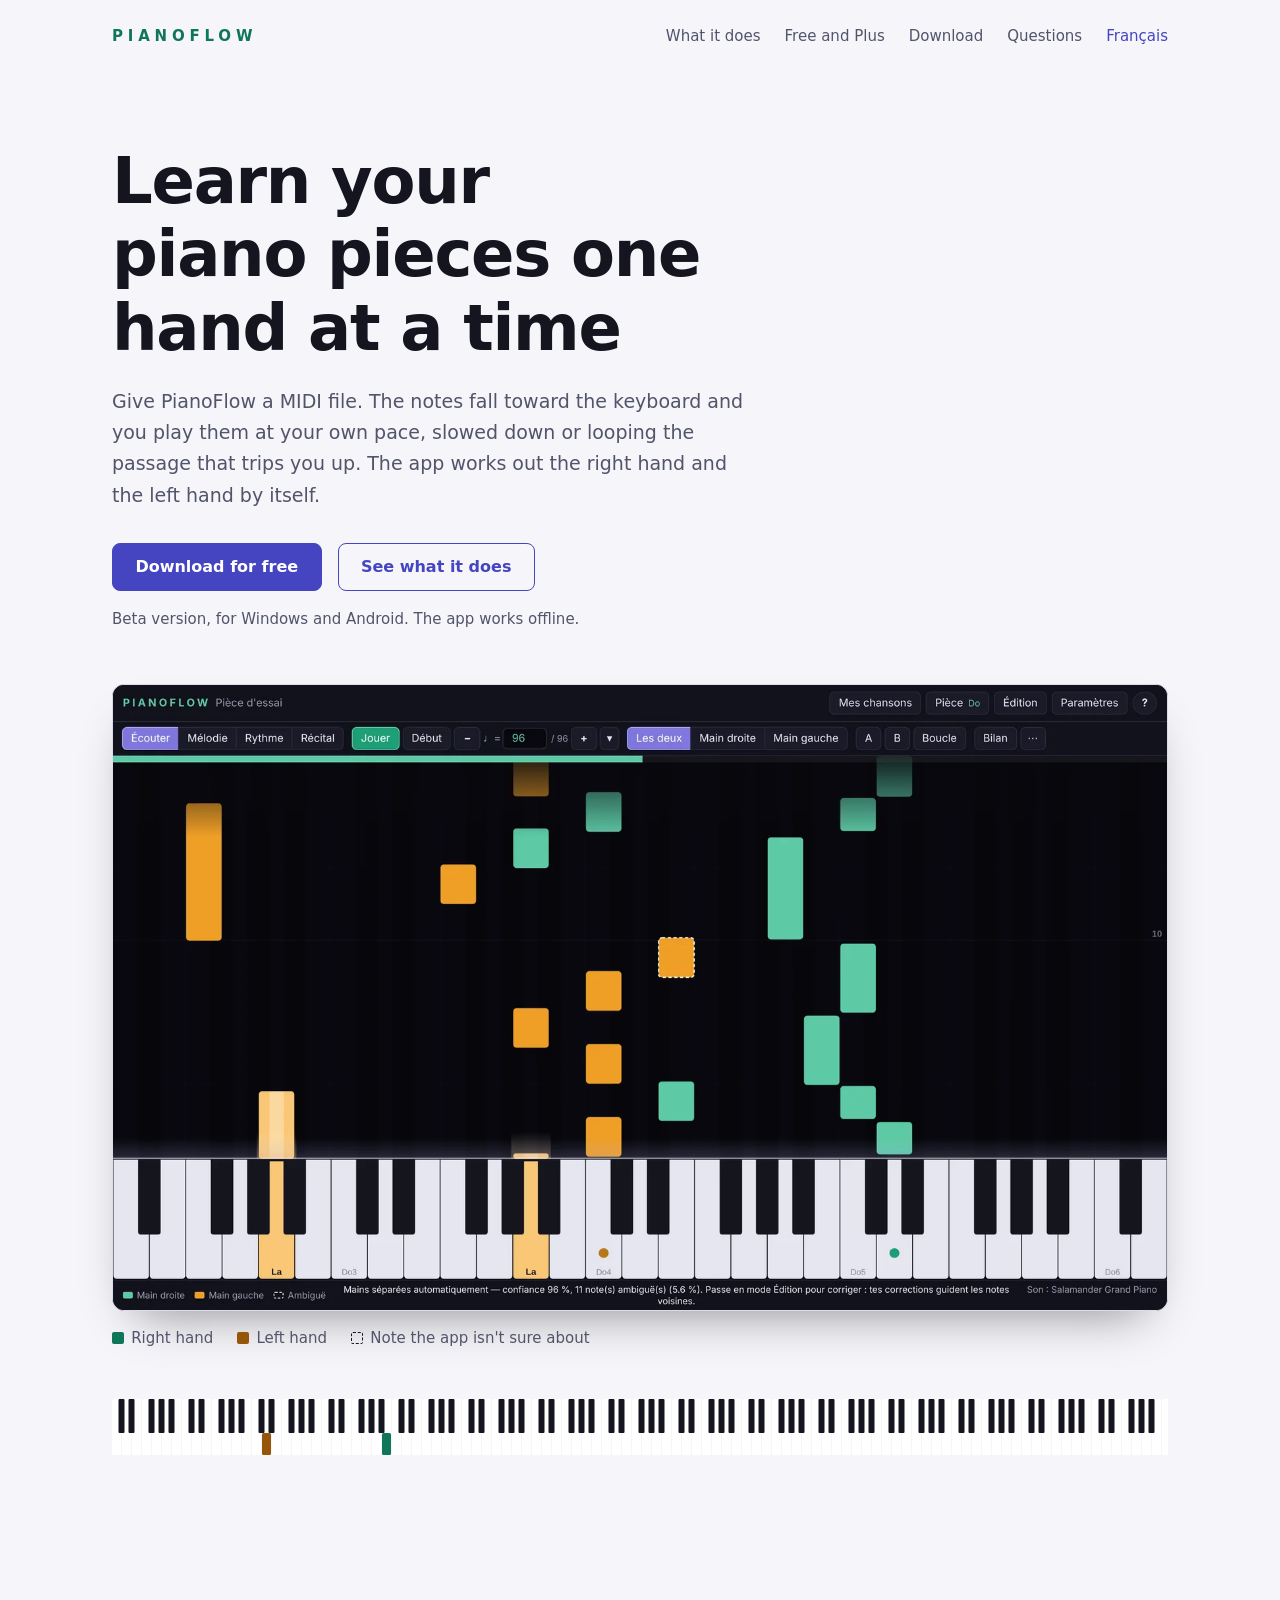
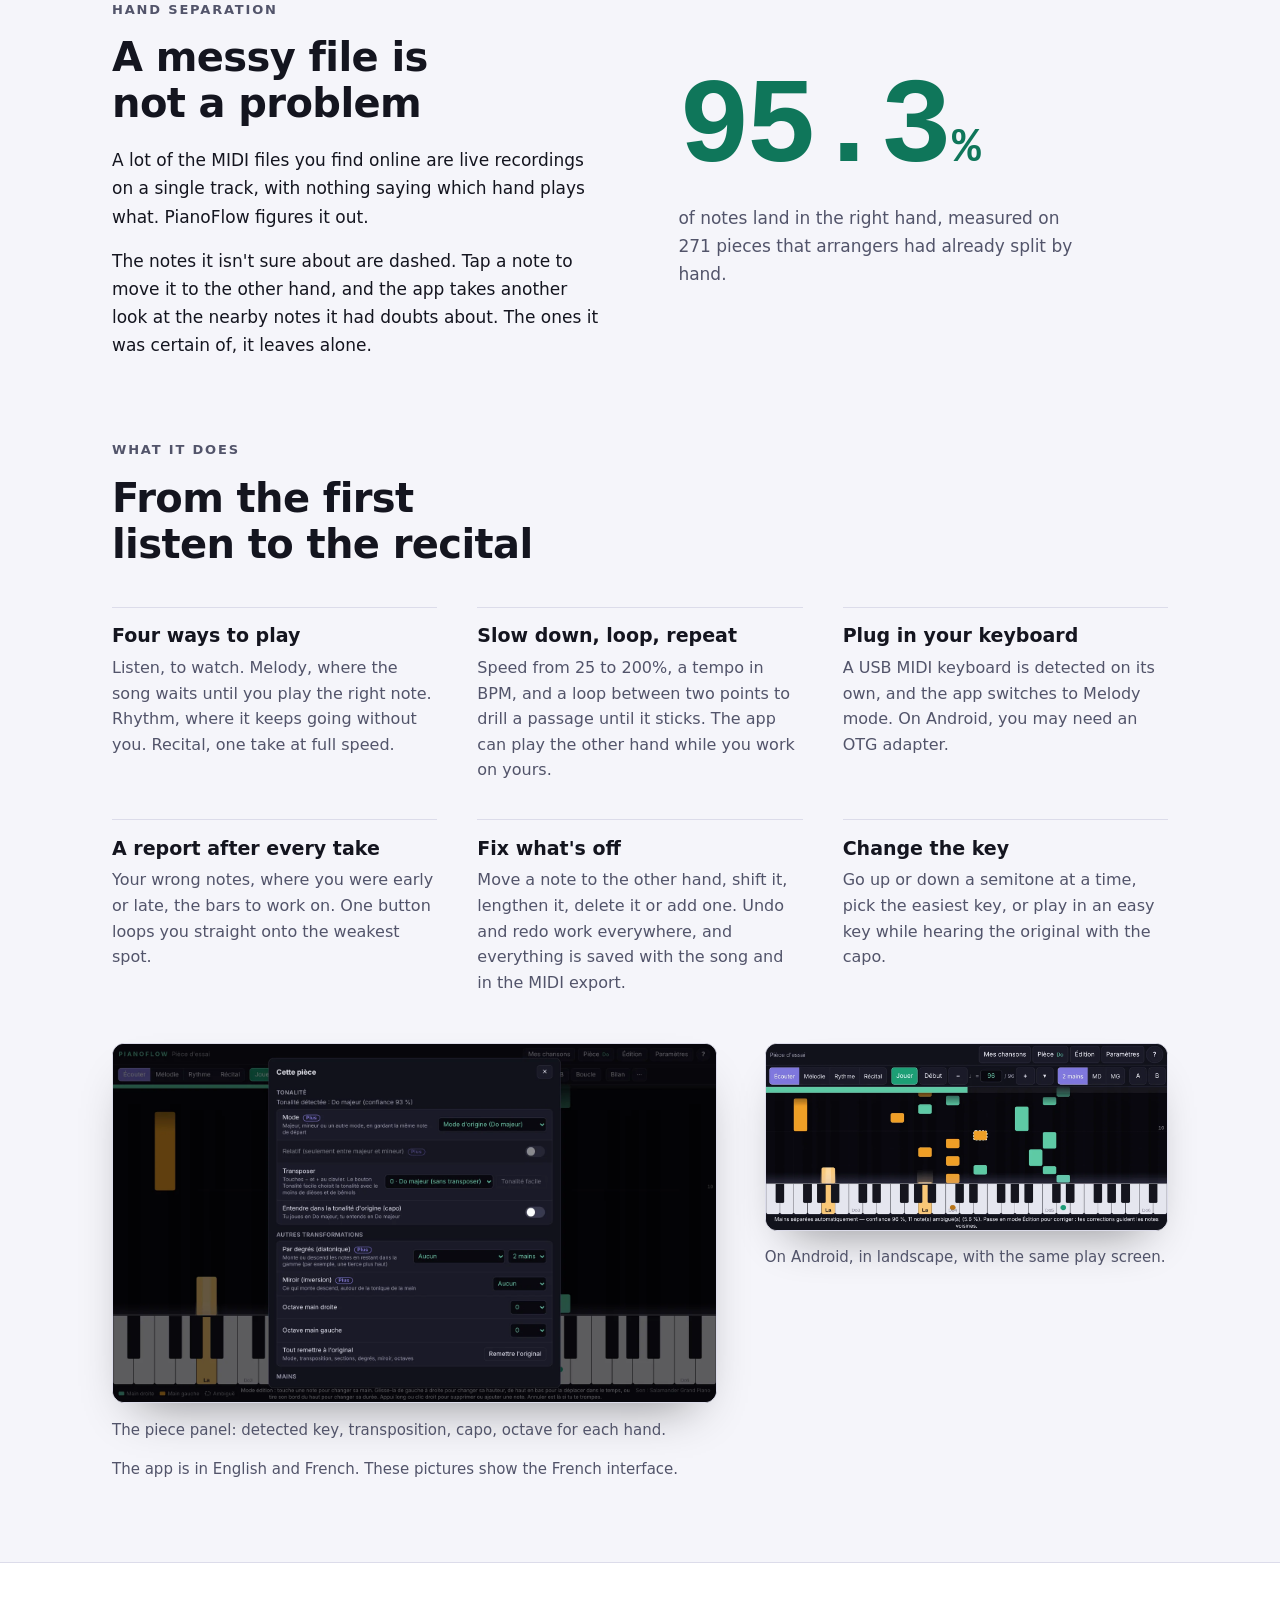
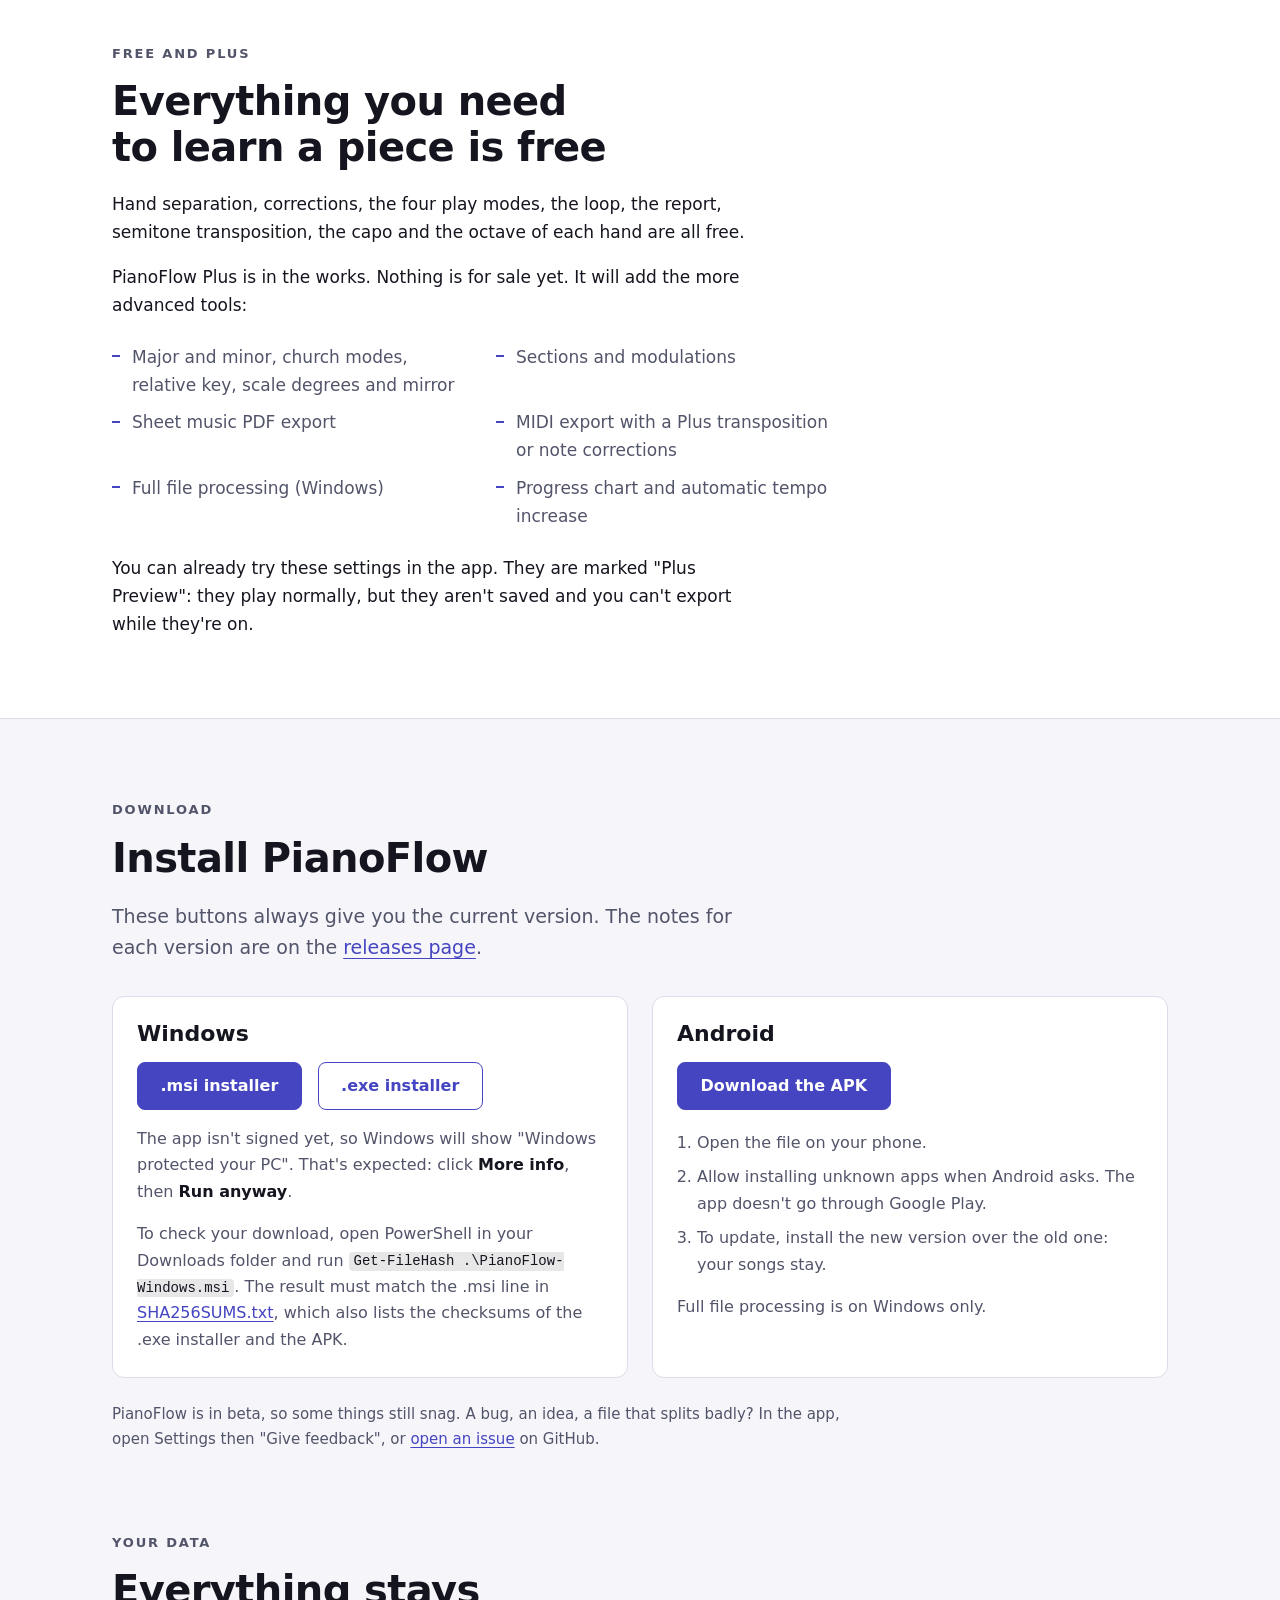
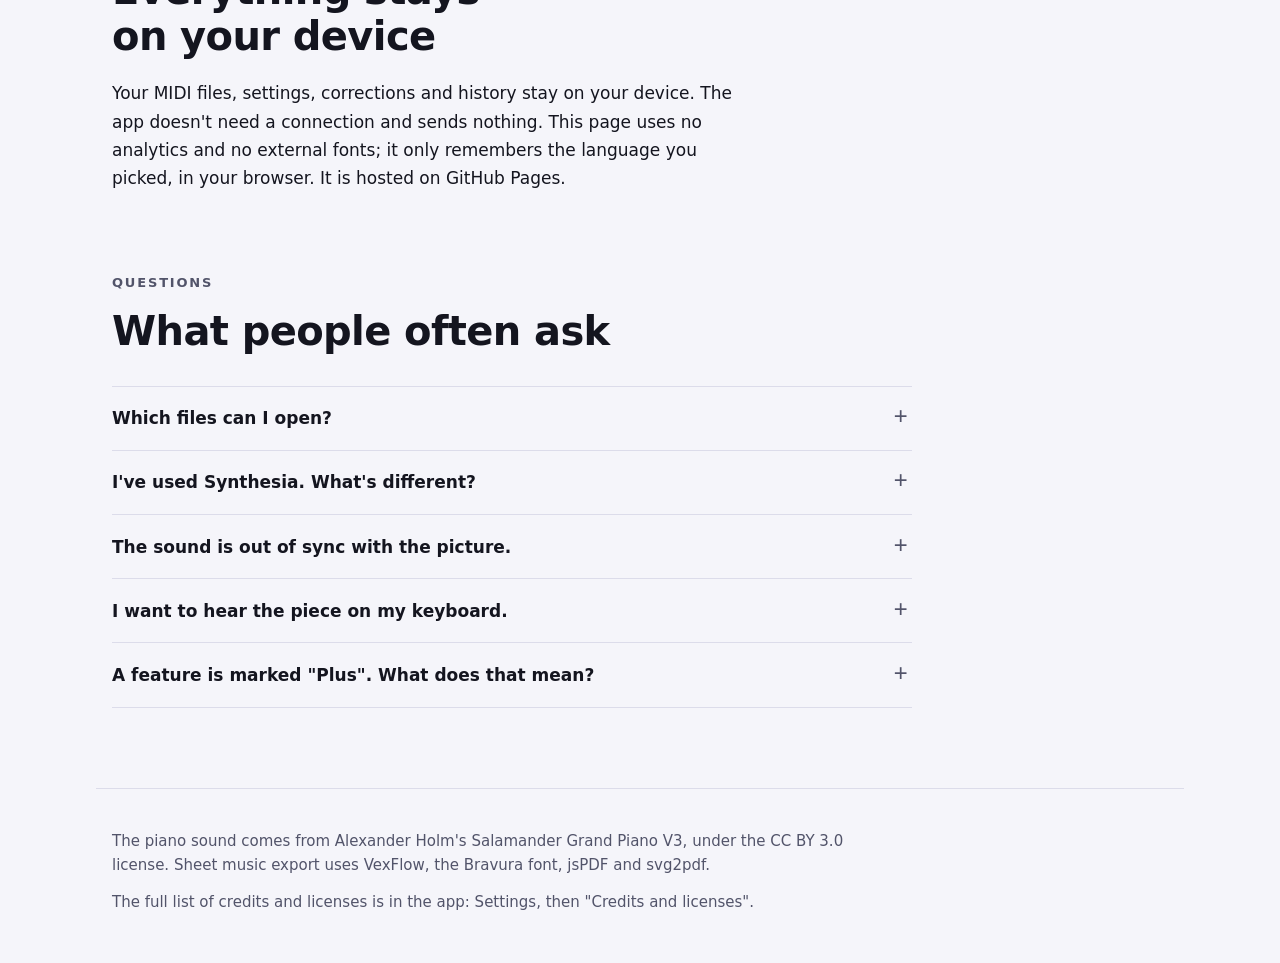
==== index.html @ ace05fa1 "Site : c47368e" ====
<!doctype html>
<html lang="fr-CA">
<head>
<meta charset="utf-8">
<meta name="viewport" content="width=device-width, initial-scale=1, viewport-fit=cover">
<title>PianoFlow</title>
<meta name="description" content="PianoFlow t'aide à apprendre des pièces au piano à partir d'un fichier MIDI : les notes descendent vers le clavier, les deux mains sont séparées pour toi. Gratuit, pour Windows et Android.">
<meta name="color-scheme" content="dark light">
<link rel="icon" href="data:image/svg+xml,%3Csvg xmlns='http://www.w3.org/2000/svg' viewBox='0 0 32 32'%3E%3Crect width='32' height='32' rx='6' fill='%230d0e15'/%3E%3Crect x='6' y='7' width='5' height='11' rx='1' fill='%235ccaa2'/%3E%3Crect x='13' y='12' width='5' height='8' rx='1' fill='%23f0a02a'/%3E%3Crect x='20' y='5' width='5' height='9' rx='1' fill='%235ccaa2'/%3E%3Crect x='4' y='22' width='24' height='5' rx='1' fill='%23e6e6ee'/%3E%3C/svg%3E">
<link rel="stylesheet" href="style.css">
<link rel="alternate" hreflang="fr" href="https://nordiqc.github.io/pianoflow/">
<link rel="alternate" hreflang="en" href="https://nordiqc.github.io/pianoflow/en/">
<link rel="alternate" hreflang="x-default" href="https://nordiqc.github.io/pianoflow/en/">
<script>
/* Comme l'app : un navigateur dont la première langue n'est pas le français va à la page anglaise.
   Un choix fait avec le lien English / Français gagne toujours (gardé dans ce navigateur seulement). */
(function () {
  var choix = null;
  try { choix = localStorage.getItem('pf-site-langue'); } catch (e) {}
  if (choix === 'fr') return;
  var premiere = (navigator.languages && navigator.languages[0]) || navigator.language || '';
  if (choix === 'en' || (premiere && !/^fr\b/i.test(premiere))) location.replace('en/' + location.hash);
})();
</script>
</head>
<body>

<header class="page">
  <a class="marque" href="./">PianoFlow</a>
  <nav aria-label="Sections de la page">
    <a href="#fonctions">Ce que ça fait</a>
    <a href="#plus">Gratuit et Plus</a>
    <a href="#telecharger">Télécharger</a>
    <a href="#questions">Questions</a>
    <a href="en/" hreflang="en" lang="en" data-langue="en" class="langue">English</a>
  </nav>
</header>

<main>
<section class="accueil page" aria-labelledby="titre">
  <h1 id="titre">Apprends tes pièces au piano, une main à la fois</h1>
  <p class="lead">Donne un fichier MIDI à PianoFlow. Les notes descendent vers le clavier et tu les joues à ton rythme, au ralenti ou en boucle sur le passage qui accroche. L'app sépare elle-même la main droite et la main gauche.</p>
  <div class="actions">
    <a class="bouton principal" href="#telecharger">Télécharger, c'est gratuit</a>
    <a class="bouton secondaire" href="#fonctions">Voir ce que ça fait</a>
  </div>
  <p class="note-bouton">Version bêta, pour Windows et Android. L'app marche sans connexion.</p>

  <figure class="vitrine">
    <div class="cadre">
      <img src="img/jeu.webp" width="1600" height="950" alt="L'écran de jeu de PianoFlow : des notes vertes et orange descendent vers un clavier de piano, avec les boutons de mode, de vitesse et de boucle en haut.">
    </div>
    <figcaption>
      <span class="legende"><i class="d"></i>Main droite</span>
      <span class="legende"><i class="g"></i>Main gauche</span>
      <span class="legende"><i class="a"></i>Note où l'app hésite</span>
    </figcaption>
  </figure>

  <svg class="clavier" aria-hidden="true" focusable="false">
    <defs>
      <pattern id="octave" patternUnits="userSpaceOnUse" width="70" height="56">
        <rect width="70" height="56" fill="var(--fond)"/>
        <g fill="var(--cle)">
          <rect x="0" width="9" height="56" rx="1.5"/><rect x="10" width="9" height="56" rx="1.5"/><rect x="20" width="9" height="56" rx="1.5"/>
          <rect x="30" width="9" height="56" rx="1.5"/><rect x="40" width="9" height="56" rx="1.5"/><rect x="50" width="9" height="56" rx="1.5"/><rect x="60" width="9" height="56" rx="1.5"/>
        </g>
        <g fill="var(--cle-noire)">
          <rect x="6.5" width="6" height="34" rx="1"/><rect x="16.5" width="6" height="34" rx="1"/>
          <rect x="36.5" width="6" height="34" rx="1"/><rect x="46.5" width="6" height="34" rx="1"/><rect x="56.5" width="6" height="34" rx="1"/>
        </g>
      </pattern>
    </defs>
    <rect width="100%" height="56" fill="url(#octave)"/>
    <rect x="150" y="34" width="9" height="22" rx="1.5" fill="var(--main-g)"/>
    <rect x="270" y="34" width="9" height="22" rx="1.5" fill="var(--main-d)"/>
  </svg>
</section>

<section id="mains" class="page" aria-labelledby="titre-mains">
  <div class="deux-colonnes">
    <div>
      <p class="etiquette">Séparation des mains</p>
      <h2 id="titre-mains">Un fichier croche ne te fait pas peur</h2>
      <div class="corps">
        <p>Beaucoup de fichiers MIDI qu'on trouve en ligne sont des enregistrements joués live, sur une seule piste, sans rien qui dise quelle main joue quoi. PianoFlow devine.</p>
        <p>Les notes où elle hésite sont en pointillé. Tu touches une note pour la changer de main, et l'app en profite pour revoir les voisines dont elle n'était pas sûre. Celles dont elle était certaine, elle n'y touche pas.</p>
      </div>
    </div>
    <div>
      <p class="chiffre">95,3<small>%</small></p>
      <p class="chiffre-texte">des notes dans la bonne main, mesuré sur 271 pièces que des arrangeurs avaient déjà séparées à la main.</p>
    </div>
  </div>
</section>

<section id="fonctions" class="page suite" aria-labelledby="titre-fonctions">
  <p class="etiquette">Ce que ça fait</p>
  <h2 id="titre-fonctions">De la première écoute jusqu'au récital</h2>
  <ul class="fonctions">
    <li>
      <h3>Quatre façons de jouer</h3>
      <p>Écouter pour regarder. Mélodie, où la chanson t'attend tant que tu n'as pas joué la bonne note. Rythme, où elle avance sans t'attendre. Récital, un seul essai à pleine vitesse.</p>
    </li>
    <li>
      <h3>Ralentis, boucle, recommence</h3>
      <p>Une vitesse de 25 à 200 %, un tempo en BPM, et une boucle entre deux points pour travailler un passage jusqu'à ce qu'il passe. L'app peut jouer l'autre main pendant que tu travailles la tienne.</p>
    </li>
    <li>
      <h3>Branche ton clavier</h3>
      <p>Un clavier MIDI branché en USB est reconnu tout seul, et l'app passe en mode Mélodie. Sur Android, un adaptateur OTG peut être nécessaire.</p>
    </li>
    <li>
      <h3>Un bilan après chaque essai</h3>
      <p>Tes fausses notes, les endroits où tu es en avance ou en retard, les mesures à retravailler. Un bouton te met en boucle directement sur la pire zone.</p>
    </li>
    <li>
      <h3>Corrige ce qui cloche</h3>
      <p>Change une note de main, déplace-la, allonge-la, supprime-la ou ajoute-en une. Annuler et refaire marchent partout, et tout est gardé avec la chanson et dans l'export MIDI.</p>
    </li>
    <li>
      <h3>Change de tonalité</h3>
      <p>Monte ou descends d'un demi-ton à la fois, choisis la tonalité la plus facile, ou joue dans une tonalité facile en entendant l'original grâce au capo.</p>
    </li>
  </ul>

  <div class="apercus">
    <figure>
      <div class="cadre"><img src="img/tonalite.webp" width="1600" height="950" loading="lazy" alt="Le panneau « Cette pièce » de PianoFlow : tonalité détectée, transposition, capo, octave par main, et les réglages marqués Plus."></div>
      <figcaption class="sous-image">Le panneau « Cette pièce » : tonalité détectée, transposition, capo, octave de chaque main.</figcaption>
    </figure>
    <figure>
      <div class="cadre"><img src="img/telephone.webp" width="1400" height="647" loading="lazy" alt="PianoFlow sur un téléphone tenu en paysage : le même écran de jeu, avec les boutons adaptés à l'écran tactile."></div>
      <figcaption class="sous-image">Sur Android, en paysage, avec le même écran de jeu.</figcaption>
    </figure>
  </div>
</section>

<section id="plus" class="plus" aria-labelledby="titre-plus">
  <div class="page">
    <p class="etiquette">Gratuit et Plus</p>
    <h2 id="titre-plus">Tout ce qu'il faut pour apprendre une pièce est gratuit</h2>
    <div class="corps">
      <p>La séparation des mains, la correction, les quatre modes de jeu, la boucle, le bilan, la transposition en demi-tons, le capo et l'octave de chaque main sont gratuits.</p>
      <p>PianoFlow Plus est en préparation. Rien n'est en vente pour l'instant. Elle ajoutera les outils plus avancés :</p>
    </div>
    <ul class="liste-plus">
      <li>Majeur et mineur, modes d'église, relatif, degrés et miroir</li>
      <li>Sections et modulations</li>
      <li>Export PDF de partition</li>
      <li>Export MIDI avec une transposition Plus ou des corrections de notes</li>
      <li>Traitement complet des fichiers (Windows)</li>
      <li>Courbe de progression et montée automatique du tempo</li>
    </ul>
    <div class="corps apres-liste">
      <p>Dans l'app, tu peux déjà essayer ces réglages. Ils portent la mention « Aperçu Plus » : ils jouent normalement, mais ils ne sont pas gardés et tu ne peux pas exporter tant qu'ils sont actifs.</p>
    </div>
  </div>
</section>

<section id="telecharger" class="page" aria-labelledby="titre-telecharger">
  <p class="etiquette">Télécharger</p>
  <h2 id="titre-telecharger">Installe PianoFlow</h2>
  <p class="lead">La version actuelle est toujours celle de ces boutons. Les notes de chaque version sont sur la <a href="https://github.com/NordiQc/pianoflow/releases/latest">page des versions</a>.</p>

  <div class="telechargements">
    <div class="plateforme">
      <h3>Windows</h3>
      <div class="actions">
        <a class="bouton principal" href="https://github.com/NordiQc/pianoflow/releases/latest/download/PianoFlow-Windows.msi">Installateur .msi</a>
        <a class="bouton secondaire" href="https://github.com/NordiQc/pianoflow/releases/latest/download/PianoFlow-Windows-setup.exe">Installateur .exe</a>
      </div>
      <p>L'app n'est pas encore signée. Windows va afficher « Windows a protégé votre ordinateur ». C'est normal : clique sur <strong>Informations complémentaires</strong>, puis sur <strong>Exécuter quand même</strong>.</p>
      <p>Pour vérifier ton téléchargement, ouvre PowerShell dans ton dossier Téléchargements et lance <code>Get-FileHash .\PianoFlow-Windows.msi</code>. Le résultat doit être identique à la ligne du .msi dans <a href="https://github.com/NordiQc/pianoflow/releases/latest/download/SHA256SUMS.txt">SHA256SUMS.txt</a>, qui donne aussi les sommes de l'installateur .exe et de l'APK.</p>
    </div>
    <div class="plateforme">
      <h3>Android</h3>
      <div class="actions">
        <a class="bouton principal" href="https://github.com/NordiQc/pianoflow/releases/latest/download/PianoFlow-Android.apk">Télécharger l'APK</a>
      </div>
      <ol>
        <li>Ouvre le fichier sur ton téléphone.</li>
        <li>Accepte l'installation d'applications inconnues quand Android te le demande. L'app ne passe pas par Google Play.</li>
        <li>Pour une mise à jour, installe la nouvelle version par-dessus : tes chansons restent.</li>
      </ol>
      <p>Le Traitement complet des fichiers est seulement sur Windows.</p>
    </div>
  </div>
  <p class="pied-telechargement">PianoFlow est en bêta : il reste des choses qui accrochent. Un bogue, une idée, un fichier qui se sépare mal ? Dans l'app, ouvre Paramètres puis « Donner ton avis », ou <a href="https://github.com/NordiQc/pianoflow/issues">ouvre un ticket</a> sur GitHub.</p>
</section>

<section id="confidentialite" class="page suite" aria-labelledby="titre-conf">
  <p class="etiquette">Tes données</p>
  <h2 id="titre-conf">Tout reste sur ton appareil</h2>
  <div class="corps">
    <p>Tes fichiers MIDI, tes réglages, tes corrections et ton historique restent sur ton appareil. L'app n'a pas besoin de connexion et n'envoie rien. Cette page n'utilise ni statistiques ni police externe ; elle se souvient seulement de la langue que tu as choisie, dans ton navigateur. Elle est hébergée par GitHub Pages.</p>
  </div>
</section>

<section id="questions" class="page suite" aria-labelledby="titre-questions">
  <p class="etiquette">Questions</p>
  <h2 id="titre-questions">Ce qu'on demande souvent</h2>
  <div class="questions">
    <details>
      <summary>Quels fichiers puis-je ouvrir ?</summary>
      <p>Des fichiers MIDI (.mid). Ça peut être un enregistrement joué live sur une seule piste, ou un fichier déjà séparé en deux pistes, une par main. Tu les ajoutes dans « Mes chansons » ou tu les glisses dans la fenêtre. Sur Windows, tu peux aussi importer un dossier complet.</p>
    </details>
    <details>
      <summary>J'ai déjà utilisé Synthesia. Qu'est-ce qui change ?</summary>
      <p>Le principe est le même : des notes qui descendent vers un clavier. PianoFlow ajoute la séparation automatique des mains à partir d'un fichier d'une seule piste, un bilan après chaque essai, et la correction des notes et des mains directement dans l'app.</p>
    </details>
    <details>
      <summary>Le son est décalé par rapport à l'image.</summary>
      <p>Ouvre Paramètres, puis Affichage, et règle « Synchro son / image ». Le réglage Auto convient à la plupart des appareils. Sinon, essaie des valeurs plus grandes jusqu'à ce que le son tombe au bon moment.</p>
    </details>
    <details>
      <summary>Je veux entendre la pièce sur mon clavier.</summary>
      <p>Ouvre Paramètres, puis « Sortie du son », et active ton clavier. Le bouton « Tester » joue quatre notes pour vérifier. Sur Windows, ferme Synthesia avant : certains pilotes MIDI ne se partagent pas entre deux logiciels.</p>
    </details>
    <details>
      <summary>Une fonction porte la mention « Plus ». Qu'est-ce que ça veut dire ?</summary>
      <p>PianoFlow Plus est une version payante en préparation, pas encore en vente. Tu peux essayer ses réglages en aperçu, mais ils ne sont pas gardés avec la chanson et l'export reste bloqué tant qu'ils sont actifs.</p>
    </details>
  </div>
</section>
</main>

<footer class="page">
  <p>Le son du piano vient du Salamander Grand Piano V3 d'Alexander Holm, sous licence CC BY 3.0. L'export de partition utilise VexFlow, la police Bravura, jsPDF et svg2pdf.</p>
  <p>La liste complète des crédits et des licences se lit dans l'app : Paramètres, puis « Crédits et licences ».</p>
</footer>

<script>
document.querySelectorAll('[data-langue]').forEach(function (a) {
  a.addEventListener('click', function () { try { localStorage.setItem('pf-site-langue', a.dataset.langue); } catch (e) {} });
});
</script>
</body>
</html>
---- style.css ----
/* Une seule colonne de 68rem. Le sombre est la version de base, comme l'app ; le clair suit le système.
   Le vert et l'orange sont les couleurs des deux mains dans l'app, ils ne servent qu'à ça. Aucune police ni aucun script venant d'ailleurs. */
:root {
  --fond: #0d0e15;
  --panneau: #151622;
  --trait: #272a3c;
  --texte: #e9eaf3;
  --texte-doux: #a5a8bf;
  --accent: #8d8df2;
  --sur-accent: #0d0e15;
  --main-d: #5ccaa2;
  --main-g: #f0a02a;
  --cle: #e6e6ee;
  --cle-noire: #0d0e15;
  --police: "Segoe UI Variable Text", "Segoe UI", system-ui, -apple-system, "Helvetica Neue", Roboto, sans-serif;
  --police-titre: "Segoe UI Variable Display", "Segoe UI", system-ui, -apple-system, "Helvetica Neue", Roboto, sans-serif;
  --police-chiffres: ui-monospace, "Cascadia Mono", "SF Mono", Consolas, monospace;
  color-scheme: dark;
}
@media (prefers-color-scheme: light) {
  :root:not([data-theme="dark"]) {
    --fond: #f5f5fa; --panneau: #ffffff; --trait: #dcdcea; --texte: #14151f; --texte-doux: #52546a;
    --accent: #4545c2; --sur-accent: #ffffff; --main-d: #0f765a; --main-g: #96560a;
    --cle: #ffffff; --cle-noire: #14151f; color-scheme: light;
  }
}
:root[data-theme="light"] {
  --fond: #f5f5fa; --panneau: #ffffff; --trait: #dcdcea; --texte: #14151f; --texte-doux: #52546a;
  --accent: #4545c2; --sur-accent: #ffffff; --main-d: #0f765a; --main-g: #96560a;
  --cle: #ffffff; --cle-noire: #14151f; color-scheme: light;
}

*, *::before, *::after { box-sizing: border-box; }
html { scroll-behavior: smooth; }
body { margin: 0; background: var(--fond); color: var(--texte); font: 1.0625rem/1.65 var(--police); -webkit-text-size-adjust: 100%; }
img { display: block; max-width: 100%; height: auto; }
figure { margin: 0; }
a { color: var(--accent); text-underline-offset: .2em; }
:focus-visible { outline: 2px solid var(--accent); outline-offset: 3px; border-radius: 4px; }
h1, h2, h3 { font-family: var(--police-titre); line-height: 1.15; text-wrap: balance; margin: 0; }
p { margin: 0; }

.page { width: 100%; max-width: 68rem; margin-inline: auto; padding-inline: max(1rem, env(safe-area-inset-left, 0px)); }
section { padding-block: clamp(2.75rem, 7vw, 5rem); }
section.suite { padding-top: 0; }
.apres-liste { margin-top: 1.5rem; }
.etiquette { font-size: .8125rem; font-weight: 650; letter-spacing: .14em; text-transform: uppercase; color: var(--texte-doux); margin-bottom: .9rem; }
.lead { font-size: 1.1875rem; color: var(--texte-doux); max-width: 40rem; }
.corps { max-width: 40rem; }
.corps p + p { margin-top: 1rem; }

/* En-tête */
header { display: flex; flex-wrap: wrap; align-items: center; justify-content: space-between; gap: .75rem 2rem; padding-block: 1.25rem; }
.marque { font: 700 .9375rem/1 var(--police-titre); letter-spacing: .32em; text-transform: uppercase; color: var(--main-d); text-decoration: none; }
nav { display: flex; flex-wrap: wrap; gap: .25rem 1.5rem; }
nav a { color: var(--texte-doux); text-decoration: none; font-size: .9375rem; padding-block: .25rem; }
nav a:hover { color: var(--texte); }

/* Haut de page */
.accueil { padding-block: clamp(2rem, 6vw, 4.5rem) clamp(2.5rem, 6vw, 4rem); }
h1 { font-size: clamp(2.25rem, 6.2vw, 4rem); font-weight: 680; letter-spacing: -.02em; max-width: 18ch; }
.accueil .lead { margin-top: 1.25rem; }
.actions { display: flex; flex-wrap: wrap; align-items: center; gap: .75rem 1rem; margin-top: 2rem; }
.bouton { display: inline-flex; align-items: center; min-height: 3rem; padding: .5rem 1.4rem; border-radius: .5rem; font: 600 1rem/1.2 var(--police); text-decoration: none; border: 1px solid var(--accent); }
.bouton.principal { background: var(--accent); color: var(--sur-accent); }
.bouton.principal:hover { filter: brightness(1.08); }
.bouton.secondaire { color: var(--accent); background: transparent; }
.bouton.secondaire:hover { background: color-mix(in srgb, var(--accent) 12%, transparent); }
.note-bouton { margin-top: 1rem; font-size: .9375rem; color: var(--texte-doux); }

.vitrine { margin-top: clamp(2rem, 5vw, 3.25rem); }
.cadre { border: 1px solid var(--trait); border-radius: .75rem; overflow: hidden; background: #0d0e15; box-shadow: 0 1.5rem 3rem -1.5rem rgb(0 0 0 / .45); }
.vitrine figcaption, .sous-image { font-size: .9375rem; color: var(--texte-doux); margin-top: .9rem; display: flex; flex-wrap: wrap; gap: .35rem 1.5rem; }
.legende i { display: inline-block; width: .75rem; height: .75rem; border-radius: 2px; margin-right: .45rem; vertical-align: -.05em; }
.legende .d { background: var(--main-d); } .legende .g { background: var(--main-g); }
.legende .a { border: 1.5px dashed var(--texte); background: transparent; }
.clavier { display: block; width: 100%; height: 3.5rem; margin-top: clamp(2rem, 5vw, 3rem); }

/* Les deux mains */
.deux-colonnes { display: grid; grid-template-columns: minmax(0, 1fr) minmax(0, 1fr); gap: 2rem clamp(2rem, 6vw, 5rem); align-items: center; }
.chiffre { font: 600 clamp(4rem, 12vw, 7.5rem)/1 var(--police-chiffres); letter-spacing: -.04em; color: var(--main-d); font-variant-numeric: tabular-nums; }
.chiffre small { font-size: .4em; letter-spacing: 0; margin-left: .1em; }
.chiffre-texte { margin-top: .9rem; color: var(--texte-doux); max-width: 26rem; }

h2 { font-size: clamp(1.6rem, 4vw, 2.5rem); font-weight: 660; letter-spacing: -.015em; max-width: 24ch; margin-bottom: 1.25rem; }
h3 { font-size: 1.1875rem; font-weight: 650; margin-bottom: .5rem; }

/* Fonctions : une liste à filets, pas des cartes */
.fonctions { list-style: none; margin: 2.5rem 0 0; padding: 0; display: grid; grid-template-columns: repeat(3, minmax(0, 1fr)); gap: 2.25rem 2.5rem; }
.fonctions li { border-top: 1px solid var(--trait); padding-top: 1.1rem; min-width: 0; }
.fonctions p { color: var(--texte-doux); font-size: 1rem; line-height: 1.6; }

.apercus { display: grid; grid-template-columns: minmax(0, 1.5fr) minmax(0, 1fr); gap: 2rem clamp(1.5rem, 4vw, 3rem); align-items: start; margin-top: 3rem; }
.apercus figure { min-width: 0; }

/* Plus */
.plus { background: var(--panneau); border-block: 1px solid var(--trait); }
.liste-plus { margin: 1.5rem 0 0; padding: 0; list-style: none; display: grid; grid-template-columns: repeat(2, minmax(0, 1fr)); gap: .6rem 2rem; max-width: 46rem; }
.liste-plus li { padding-left: 1.25rem; position: relative; color: var(--texte-doux); }
.liste-plus li::before { content: ""; position: absolute; left: 0; top: .72em; width: .5rem; height: 2px; background: var(--accent); }
.plus .corps p + p { margin-top: 1rem; }

/* Télécharger */
.telechargements { display: grid; grid-template-columns: minmax(0, 1fr) minmax(0, 1fr); gap: 1.5rem; margin-top: 2rem; }
.plateforme { border: 1px solid var(--trait); border-radius: .75rem; padding: 1.5rem; background: var(--panneau); min-width: 0; }
.plateforme h3 { font-size: 1.375rem; margin-bottom: 1rem; }
.plateforme .actions { margin-top: 0; }
.plateforme ol, .plateforme ul { margin: 1.25rem 0 0; padding-left: 1.25rem; color: var(--texte-doux); font-size: 1rem; }
.plateforme li + li { margin-top: .5rem; }
.plateforme p { color: var(--texte-doux); font-size: 1rem; margin-top: 1rem; }
.plateforme strong { color: var(--texte); font-weight: 600; }
.pied-telechargement { margin-top: 1.5rem; color: var(--texte-doux); font-size: .9375rem; max-width: 46rem; }

.plateforme code { font: .875em/1.4 var(--police-chiffres); padding: .1em .35em; border-radius: .25rem; background: color-mix(in srgb, var(--texte) 10%, transparent); color: var(--texte); overflow-wrap: anywhere; }

/* Questions */
details { border-top: 1px solid var(--trait); }
details:last-of-type { border-bottom: 1px solid var(--trait); }
summary { cursor: pointer; list-style: none; padding: 1.1rem 2.25rem 1.1rem 0; font-weight: 600; position: relative; }
summary::-webkit-details-marker { display: none; }
summary::after { content: "+"; position: absolute; right: .25rem; top: 50%; transform: translateY(-50%); font: 400 1.5rem/1 var(--police-chiffres); color: var(--texte-doux); }
details[open] summary::after { content: "\2212"; }
details p { padding-bottom: 1.25rem; color: var(--texte-doux); max-width: 44rem; }
.questions { max-width: 50rem; margin-top: 2rem; }

footer { border-top: 1px solid var(--trait); padding-block: 2.5rem 3rem; color: var(--texte-doux); font-size: .9375rem; display: grid; gap: .75rem; }
footer p { max-width: 46rem; }

@media (max-width: 52rem) {
  .deux-colonnes, .apercus, .telechargements { grid-template-columns: minmax(0, 1fr); }
  .fonctions { grid-template-columns: repeat(2, minmax(0, 1fr)); }
}
@media (max-width: 34rem) {
  .fonctions, .liste-plus { grid-template-columns: minmax(0, 1fr); }
  .bouton { width: 100%; justify-content: center; }
  .plateforme { padding: 1.25rem; }
}
@media (prefers-reduced-motion: reduce) { html { scroll-behavior: auto; } }
nav a.langue { color: var(--accent); }
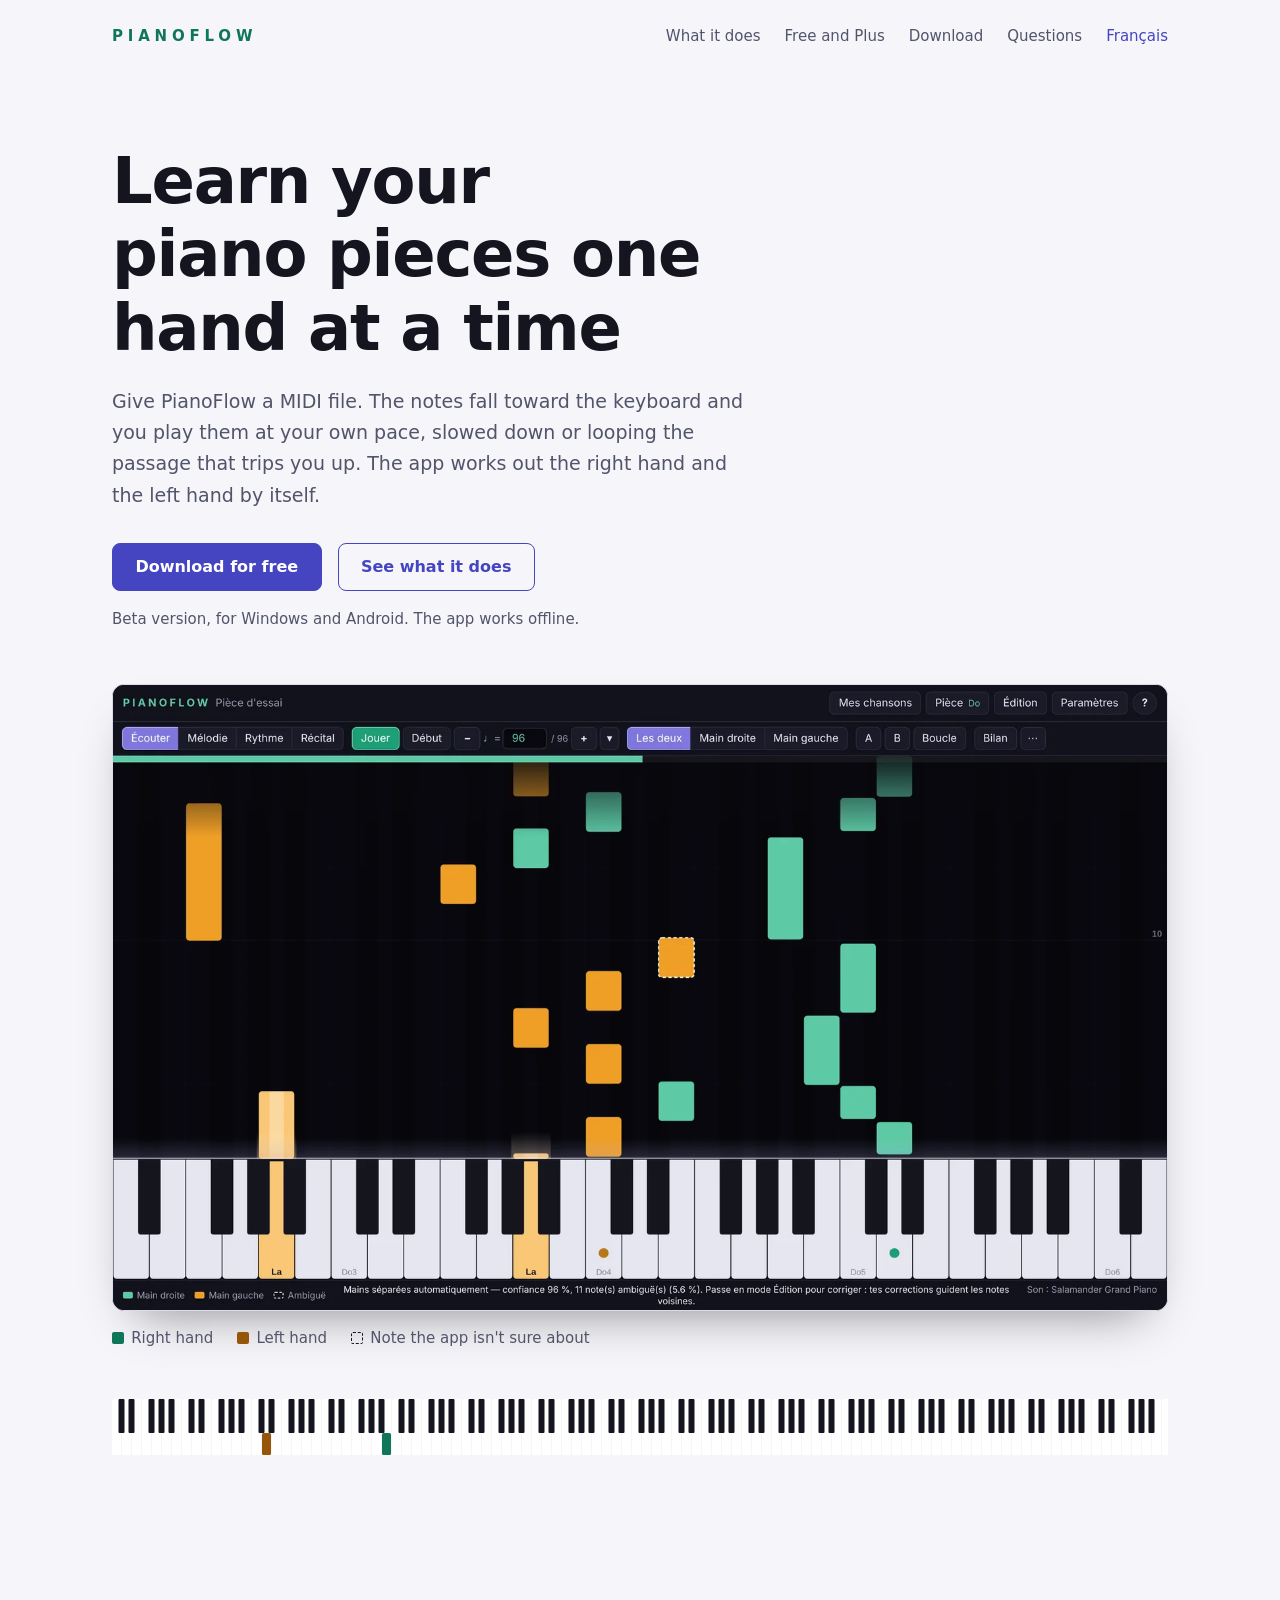
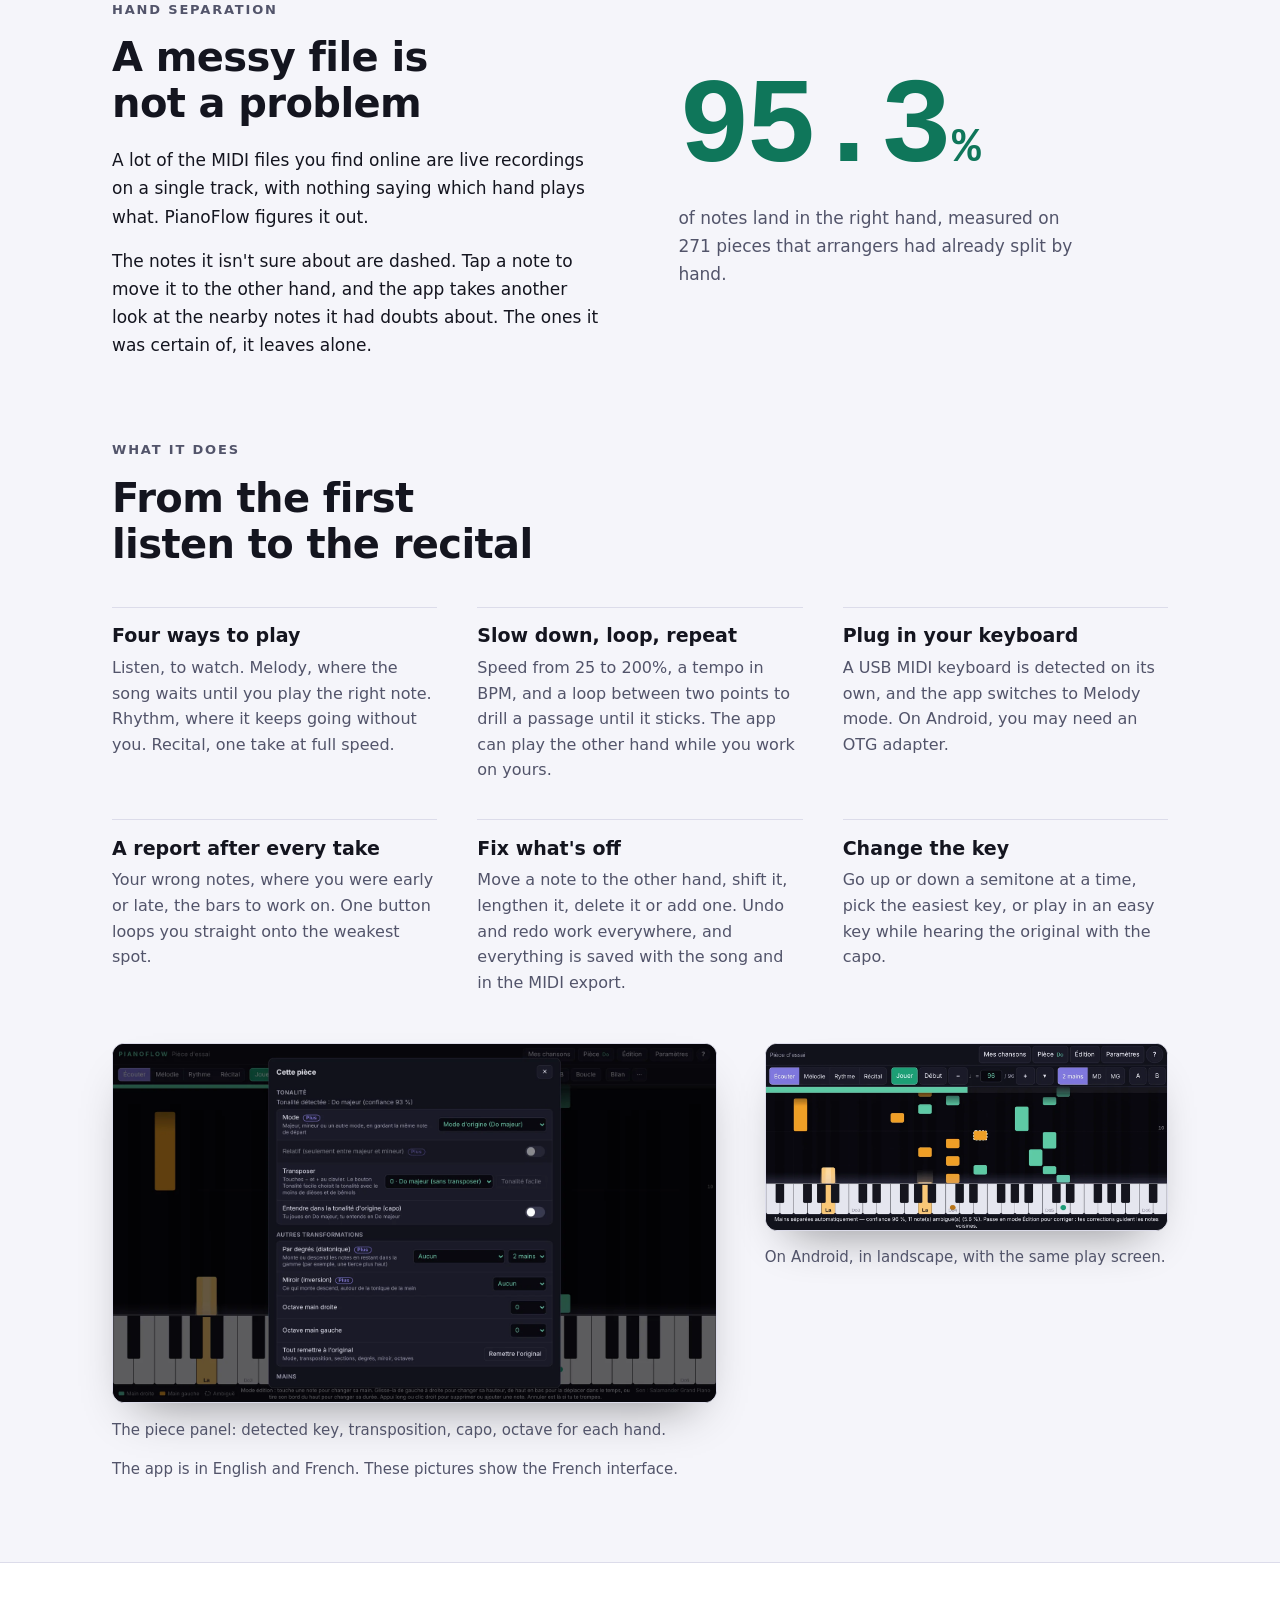
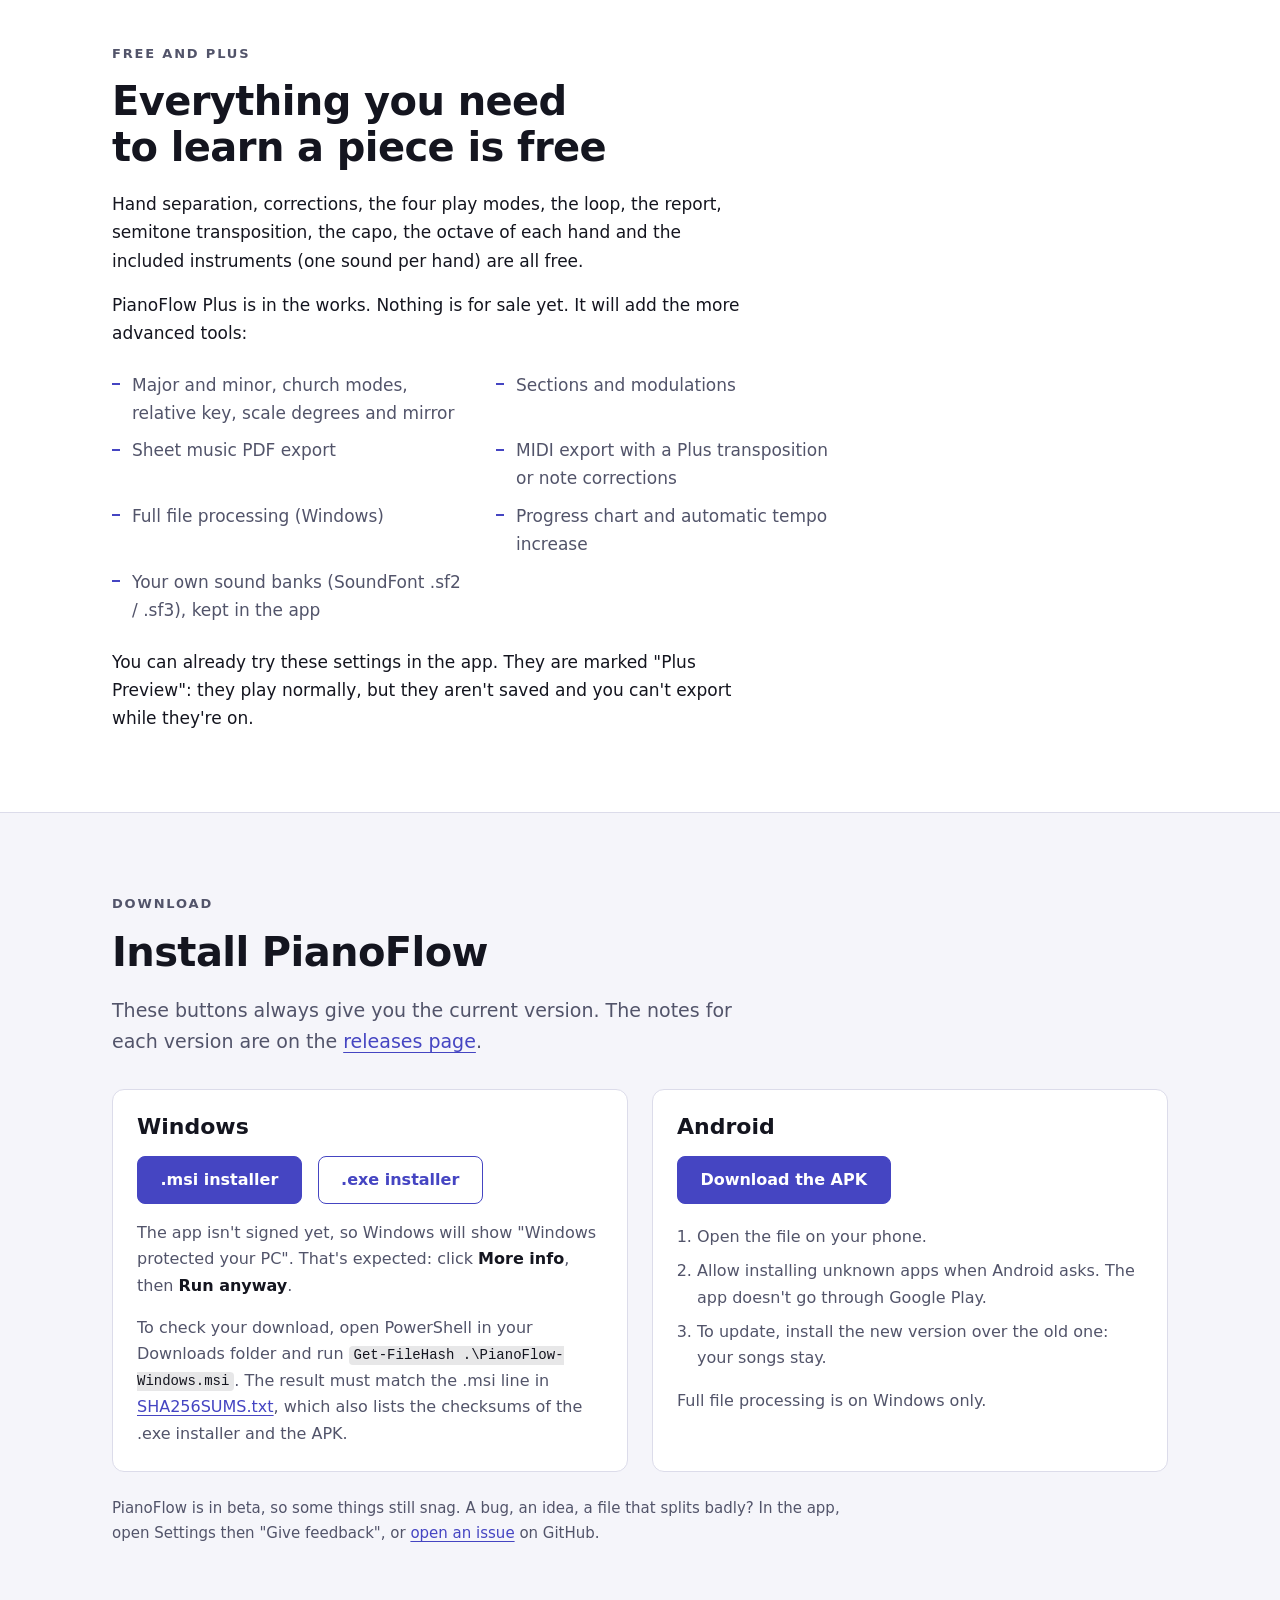
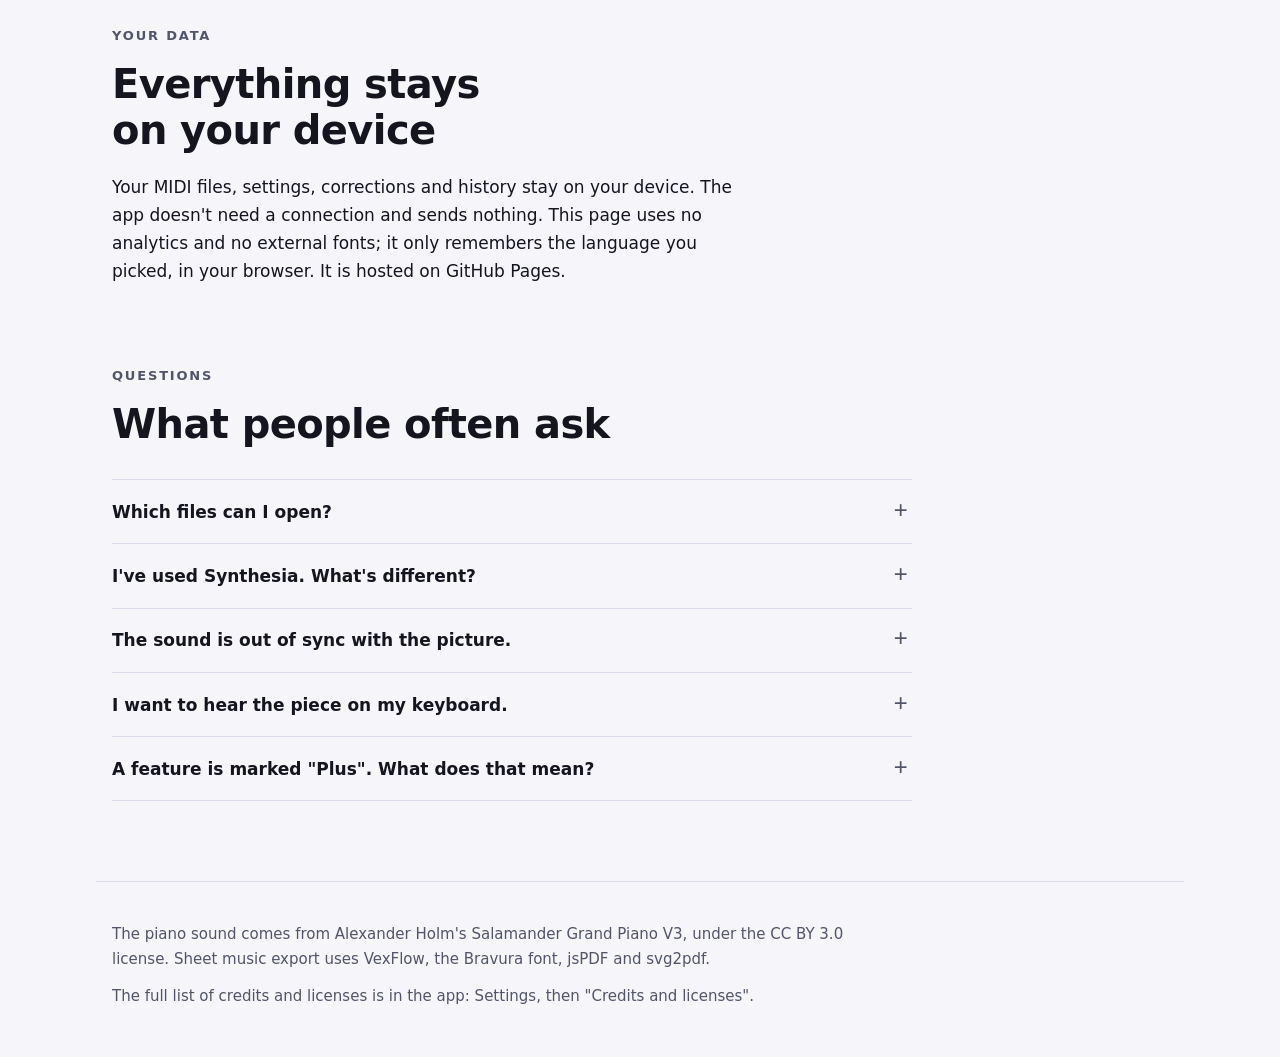
==== commit c23d302a: "Site : 83a8440" ====
--- a/index.html
+++ b/index.html
@@ -141,7 +141,7 @@
     <p class="etiquette">Gratuit et Plus</p>
     <h2 id="titre-plus">Tout ce qu'il faut pour apprendre une pièce est gratuit</h2>
     <div class="corps">
-      <p>La séparation des mains, la correction, les quatre modes de jeu, la boucle, le bilan, la transposition en demi-tons, le capo et l'octave de chaque main sont gratuits.</p>
+      <p>La séparation des mains, la correction, les quatre modes de jeu, la boucle, le bilan, la transposition en demi-tons, le capo, l'octave de chaque main et les instruments fournis (un son par main) sont gratuits.</p>
       <p>PianoFlow Plus est en préparation. Rien n'est en vente pour l'instant. Elle ajoutera les outils plus avancés :</p>
     </div>
     <ul class="liste-plus">
@@ -151,6 +151,7 @@
       <li>Export MIDI avec une transposition Plus ou des corrections de notes</li>
       <li>Traitement complet des fichiers (Windows)</li>
       <li>Courbe de progression et montée automatique du tempo</li>
+      <li>Tes propres banques de sons (SoundFont .sf2 / .sf3), gardées dans l'app</li>
     </ul>
     <div class="corps apres-liste">
       <p>Dans l'app, tu peux déjà essayer ces réglages. Ils portent la mention « Aperçu Plus » : ils jouent normalement, mais ils ne sont pas gardés et tu ne peux pas exporter tant qu'ils sont actifs.</p>
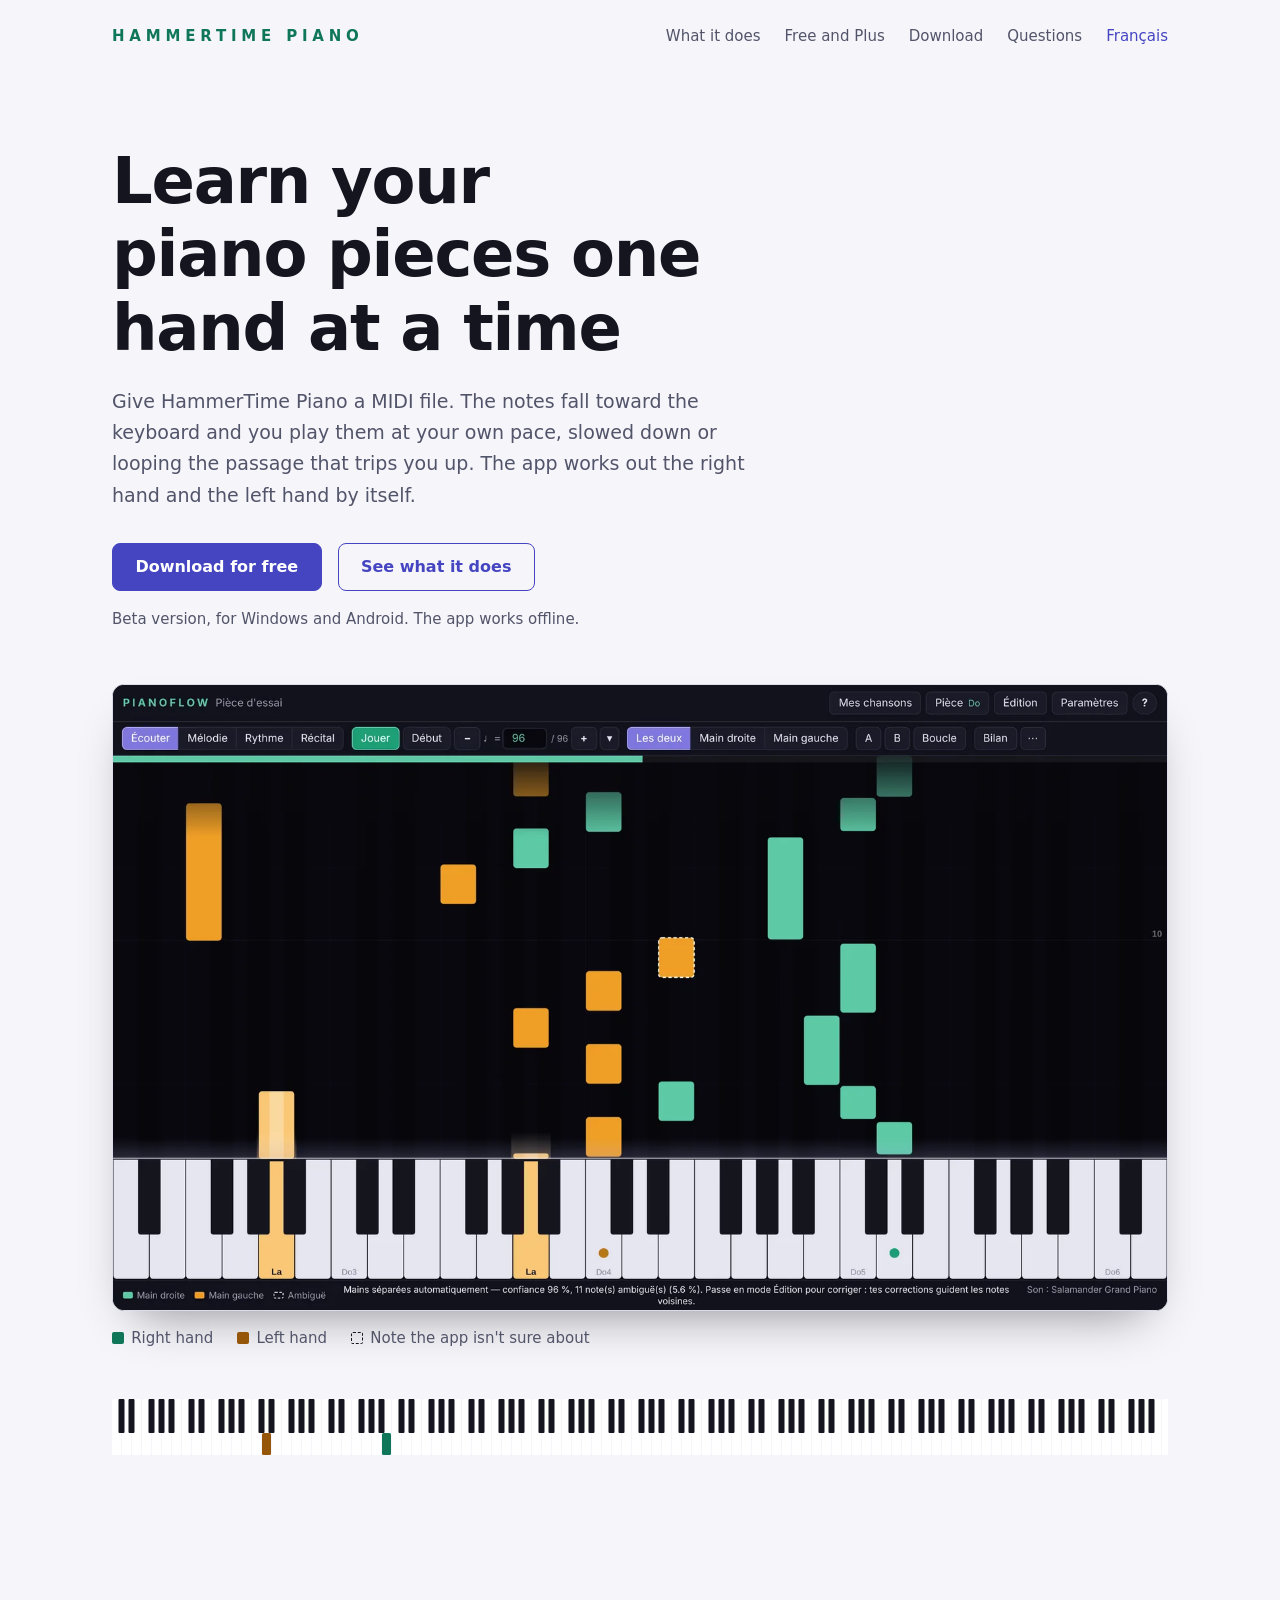
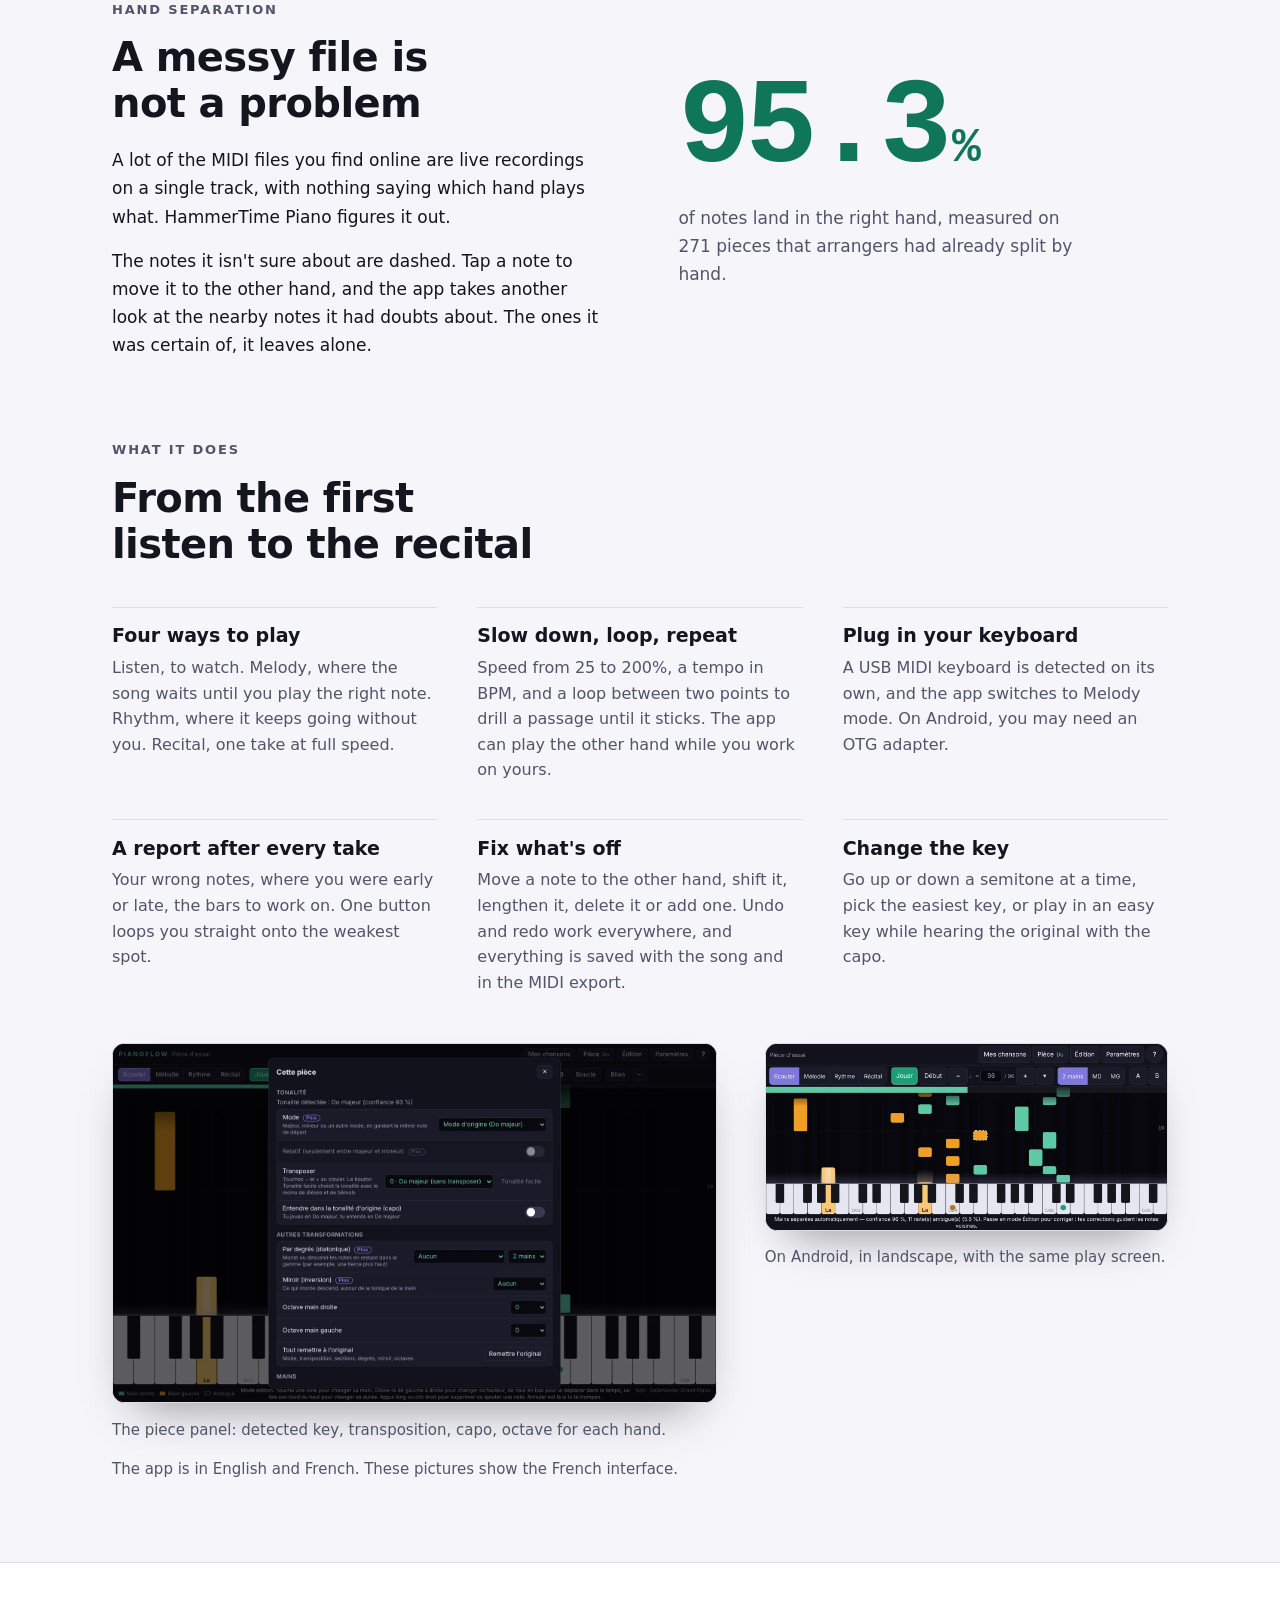
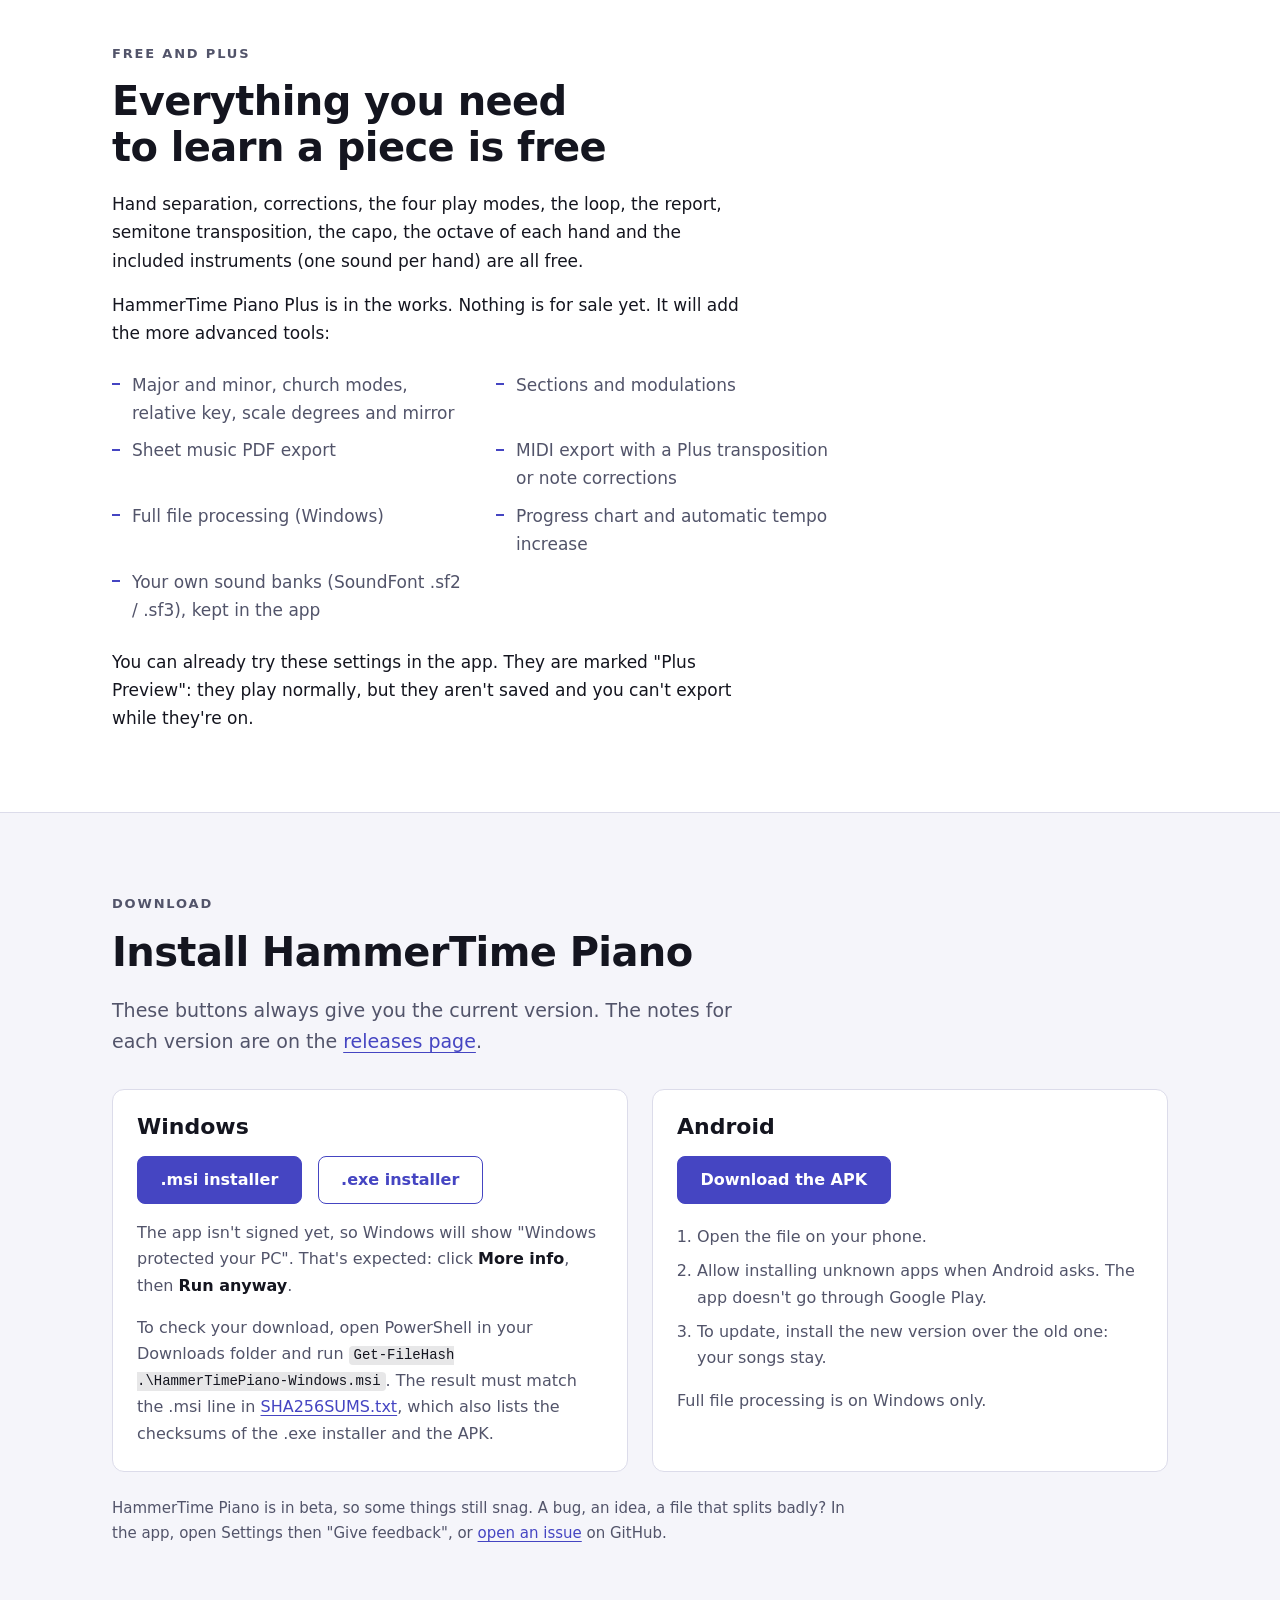
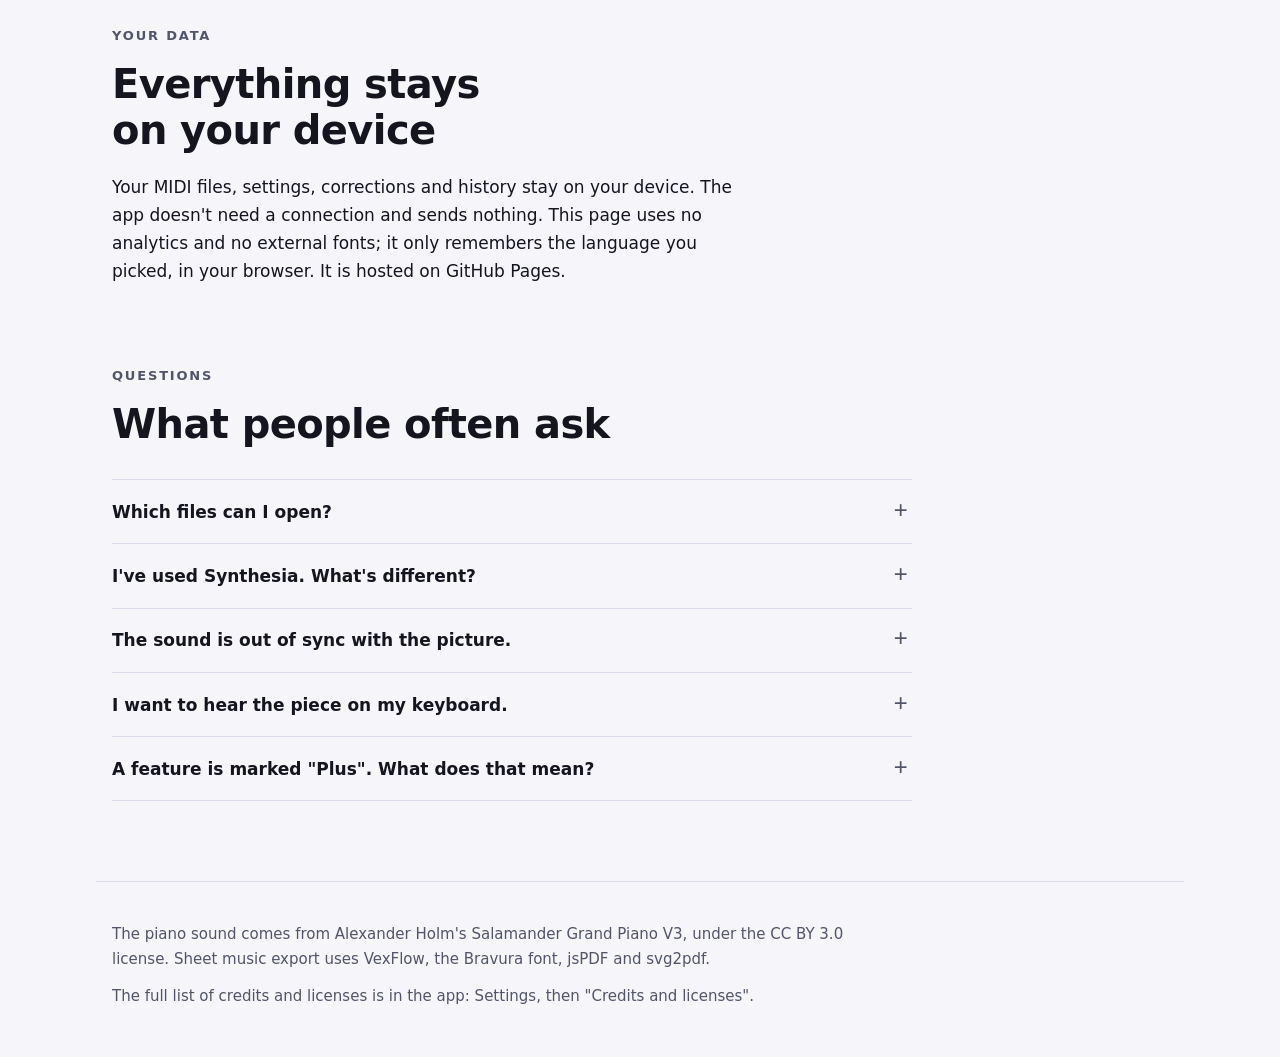
==== commit db11a42a: "Site : 7de0f18" ====
--- a/index.html
+++ b/index.html
@@ -3,8 +3,8 @@
 <head>
 <meta charset="utf-8">
 <meta name="viewport" content="width=device-width, initial-scale=1, viewport-fit=cover">
-<title>PianoFlow</title>
-<meta name="description" content="PianoFlow t'aide à apprendre des pièces au piano à partir d'un fichier MIDI : les notes descendent vers le clavier, les deux mains sont séparées pour toi. Gratuit, pour Windows et Android.">
+<title>HammerTime Piano</title>
+<meta name="description" content="HammerTime Piano t'aide à apprendre des pièces au piano à partir d'un fichier MIDI : les notes descendent vers le clavier, les deux mains sont séparées pour toi. Gratuit, pour Windows et Android.">
 <meta name="color-scheme" content="dark light">
 <link rel="icon" href="data:image/svg+xml,%3Csvg xmlns='http://www.w3.org/2000/svg' viewBox='0 0 32 32'%3E%3Crect width='32' height='32' rx='6' fill='%230d0e15'/%3E%3Crect x='6' y='7' width='5' height='11' rx='1' fill='%235ccaa2'/%3E%3Crect x='13' y='12' width='5' height='8' rx='1' fill='%23f0a02a'/%3E%3Crect x='20' y='5' width='5' height='9' rx='1' fill='%235ccaa2'/%3E%3Crect x='4' y='22' width='24' height='5' rx='1' fill='%23e6e6ee'/%3E%3C/svg%3E">
 <link rel="stylesheet" href="style.css">
@@ -26,7 +26,7 @@
 <body>
 
 <header class="page">
-  <a class="marque" href="./">PianoFlow</a>
+  <a class="marque" href="./">HammerTime Piano</a>
   <nav aria-label="Sections de la page">
     <a href="#fonctions">Ce que ça fait</a>
     <a href="#plus">Gratuit et Plus</a>
@@ -39,7 +39,7 @@
 <main>
 <section class="accueil page" aria-labelledby="titre">
   <h1 id="titre">Apprends tes pièces au piano, une main à la fois</h1>
-  <p class="lead">Donne un fichier MIDI à PianoFlow. Les notes descendent vers le clavier et tu les joues à ton rythme, au ralenti ou en boucle sur le passage qui accroche. L'app sépare elle-même la main droite et la main gauche.</p>
+  <p class="lead">Donne un fichier MIDI à HammerTime Piano. Les notes descendent vers le clavier et tu les joues à ton rythme, au ralenti ou en boucle sur le passage qui accroche. L'app sépare elle-même la main droite et la main gauche.</p>
   <div class="actions">
     <a class="bouton principal" href="#telecharger">Télécharger, c'est gratuit</a>
     <a class="bouton secondaire" href="#fonctions">Voir ce que ça fait</a>
@@ -48,7 +48,7 @@
 
   <figure class="vitrine">
     <div class="cadre">
-      <img src="img/jeu.webp" width="1600" height="950" alt="L'écran de jeu de PianoFlow : des notes vertes et orange descendent vers un clavier de piano, avec les boutons de mode, de vitesse et de boucle en haut.">
+      <img src="img/jeu.webp" width="1600" height="950" alt="L'écran de jeu de HammerTime Piano : des notes vertes et orange descendent vers un clavier de piano, avec les boutons de mode, de vitesse et de boucle en haut.">
     </div>
     <figcaption>
       <span class="legende"><i class="d"></i>Main droite</span>
@@ -83,7 +83,7 @@
       <p class="etiquette">Séparation des mains</p>
       <h2 id="titre-mains">Un fichier croche ne te fait pas peur</h2>
       <div class="corps">
-        <p>Beaucoup de fichiers MIDI qu'on trouve en ligne sont des enregistrements joués live, sur une seule piste, sans rien qui dise quelle main joue quoi. PianoFlow devine.</p>
+        <p>Beaucoup de fichiers MIDI qu'on trouve en ligne sont des enregistrements joués live, sur une seule piste, sans rien qui dise quelle main joue quoi. HammerTime Piano devine.</p>
         <p>Les notes où elle hésite sont en pointillé. Tu touches une note pour la changer de main, et l'app en profite pour revoir les voisines dont elle n'était pas sûre. Celles dont elle était certaine, elle n'y touche pas.</p>
       </div>
     </div>
@@ -126,11 +126,11 @@
 
   <div class="apercus">
     <figure>
-      <div class="cadre"><img src="img/tonalite.webp" width="1600" height="950" loading="lazy" alt="Le panneau « Cette pièce » de PianoFlow : tonalité détectée, transposition, capo, octave par main, et les réglages marqués Plus."></div>
+      <div class="cadre"><img src="img/tonalite.webp" width="1600" height="950" loading="lazy" alt="Le panneau « Cette pièce » de HammerTime Piano : tonalité détectée, transposition, capo, octave par main, et les réglages marqués Plus."></div>
       <figcaption class="sous-image">Le panneau « Cette pièce » : tonalité détectée, transposition, capo, octave de chaque main.</figcaption>
     </figure>
     <figure>
-      <div class="cadre"><img src="img/telephone.webp" width="1400" height="647" loading="lazy" alt="PianoFlow sur un téléphone tenu en paysage : le même écran de jeu, avec les boutons adaptés à l'écran tactile."></div>
+      <div class="cadre"><img src="img/telephone.webp" width="1400" height="647" loading="lazy" alt="HammerTime Piano sur un téléphone tenu en paysage : le même écran de jeu, avec les boutons adaptés à l'écran tactile."></div>
       <figcaption class="sous-image">Sur Android, en paysage, avec le même écran de jeu.</figcaption>
     </figure>
   </div>
@@ -142,7 +142,7 @@
     <h2 id="titre-plus">Tout ce qu'il faut pour apprendre une pièce est gratuit</h2>
     <div class="corps">
       <p>La séparation des mains, la correction, les quatre modes de jeu, la boucle, le bilan, la transposition en demi-tons, le capo, l'octave de chaque main et les instruments fournis (un son par main) sont gratuits.</p>
-      <p>PianoFlow Plus est en préparation. Rien n'est en vente pour l'instant. Elle ajoutera les outils plus avancés :</p>
+      <p>HammerTime Piano Plus est en préparation. Rien n'est en vente pour l'instant. Elle ajoutera les outils plus avancés :</p>
     </div>
     <ul class="liste-plus">
       <li>Majeur et mineur, modes d'église, relatif, degrés et miroir</li>
@@ -161,23 +161,23 @@
 
 <section id="telecharger" class="page" aria-labelledby="titre-telecharger">
   <p class="etiquette">Télécharger</p>
-  <h2 id="titre-telecharger">Installe PianoFlow</h2>
+  <h2 id="titre-telecharger">Installe HammerTime Piano</h2>
   <p class="lead">La version actuelle est toujours celle de ces boutons. Les notes de chaque version sont sur la <a href="https://github.com/NordiQc/pianoflow/releases/latest">page des versions</a>.</p>
 
   <div class="telechargements">
     <div class="plateforme">
       <h3>Windows</h3>
       <div class="actions">
-        <a class="bouton principal" href="https://github.com/NordiQc/pianoflow/releases/latest/download/PianoFlow-Windows.msi">Installateur .msi</a>
-        <a class="bouton secondaire" href="https://github.com/NordiQc/pianoflow/releases/latest/download/PianoFlow-Windows-setup.exe">Installateur .exe</a>
+        <a class="bouton principal" href="https://github.com/NordiQc/pianoflow/releases/latest/download/HammerTimePiano-Windows.msi">Installateur .msi</a>
+        <a class="bouton secondaire" href="https://github.com/NordiQc/pianoflow/releases/latest/download/HammerTimePiano-Windows-setup.exe">Installateur .exe</a>
       </div>
       <p>L'app n'est pas encore signée. Windows va afficher « Windows a protégé votre ordinateur ». C'est normal : clique sur <strong>Informations complémentaires</strong>, puis sur <strong>Exécuter quand même</strong>.</p>
-      <p>Pour vérifier ton téléchargement, ouvre PowerShell dans ton dossier Téléchargements et lance <code>Get-FileHash .\PianoFlow-Windows.msi</code>. Le résultat doit être identique à la ligne du .msi dans <a href="https://github.com/NordiQc/pianoflow/releases/latest/download/SHA256SUMS.txt">SHA256SUMS.txt</a>, qui donne aussi les sommes de l'installateur .exe et de l'APK.</p>
+      <p>Pour vérifier ton téléchargement, ouvre PowerShell dans ton dossier Téléchargements et lance <code>Get-FileHash .\HammerTimePiano-Windows.msi</code>. Le résultat doit être identique à la ligne du .msi dans <a href="https://github.com/NordiQc/pianoflow/releases/latest/download/SHA256SUMS.txt">SHA256SUMS.txt</a>, qui donne aussi les sommes de l'installateur .exe et de l'APK.</p>
     </div>
     <div class="plateforme">
       <h3>Android</h3>
       <div class="actions">
-        <a class="bouton principal" href="https://github.com/NordiQc/pianoflow/releases/latest/download/PianoFlow-Android.apk">Télécharger l'APK</a>
+        <a class="bouton principal" href="https://github.com/NordiQc/pianoflow/releases/latest/download/HammerTimePiano-Android.apk">Télécharger l'APK</a>
       </div>
       <ol>
         <li>Ouvre le fichier sur ton téléphone.</li>
@@ -187,7 +187,7 @@
       <p>Le Traitement complet des fichiers est seulement sur Windows.</p>
     </div>
   </div>
-  <p class="pied-telechargement">PianoFlow est en bêta : il reste des choses qui accrochent. Un bogue, une idée, un fichier qui se sépare mal ? Dans l'app, ouvre Paramètres puis « Donner ton avis », ou <a href="https://github.com/NordiQc/pianoflow/issues">ouvre un ticket</a> sur GitHub.</p>
+  <p class="pied-telechargement">HammerTime Piano est en bêta : il reste des choses qui accrochent. Un bogue, une idée, un fichier qui se sépare mal ? Dans l'app, ouvre Paramètres puis « Donner ton avis », ou <a href="https://github.com/NordiQc/pianoflow/issues">ouvre un ticket</a> sur GitHub.</p>
 </section>
 
 <section id="confidentialite" class="page suite" aria-labelledby="titre-conf">
@@ -208,7 +208,7 @@
     </details>
     <details>
       <summary>J'ai déjà utilisé Synthesia. Qu'est-ce qui change ?</summary>
-      <p>Le principe est le même : des notes qui descendent vers un clavier. PianoFlow ajoute la séparation automatique des mains à partir d'un fichier d'une seule piste, un bilan après chaque essai, et la correction des notes et des mains directement dans l'app.</p>
+      <p>Le principe est le même : des notes qui descendent vers un clavier. HammerTime Piano ajoute la séparation automatique des mains à partir d'un fichier d'une seule piste, un bilan après chaque essai, et la correction des notes et des mains directement dans l'app.</p>
     </details>
     <details>
       <summary>Le son est décalé par rapport à l'image.</summary>
@@ -220,7 +220,7 @@
     </details>
     <details>
       <summary>Une fonction porte la mention « Plus ». Qu'est-ce que ça veut dire ?</summary>
-      <p>PianoFlow Plus est une version payante en préparation, pas encore en vente. Tu peux essayer ses réglages en aperçu, mais ils ne sont pas gardés avec la chanson et l'export reste bloqué tant qu'ils sont actifs.</p>
+      <p>HammerTime Piano Plus est une version payante en préparation, pas encore en vente. Tu peux essayer ses réglages en aperçu, mais ils ne sont pas gardés avec la chanson et l'export reste bloqué tant qu'ils sont actifs.</p>
     </details>
   </div>
 </section>
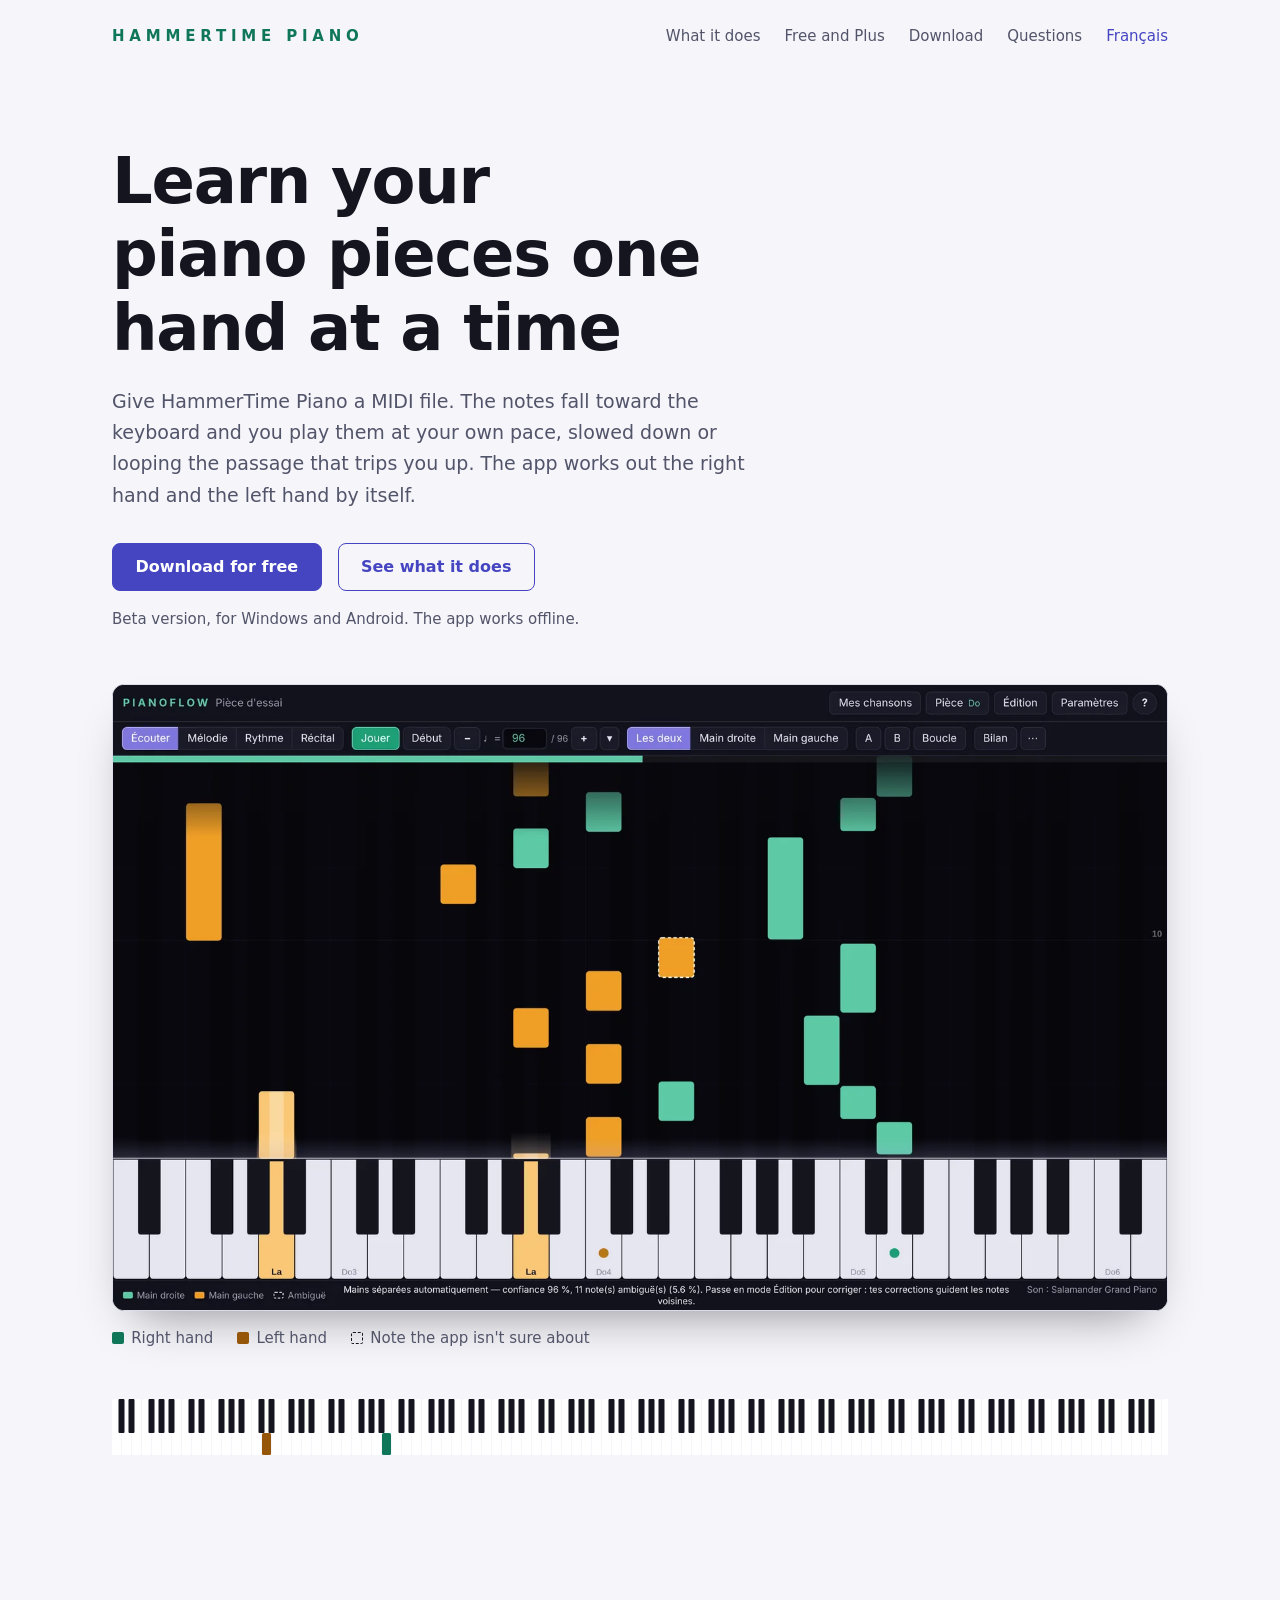
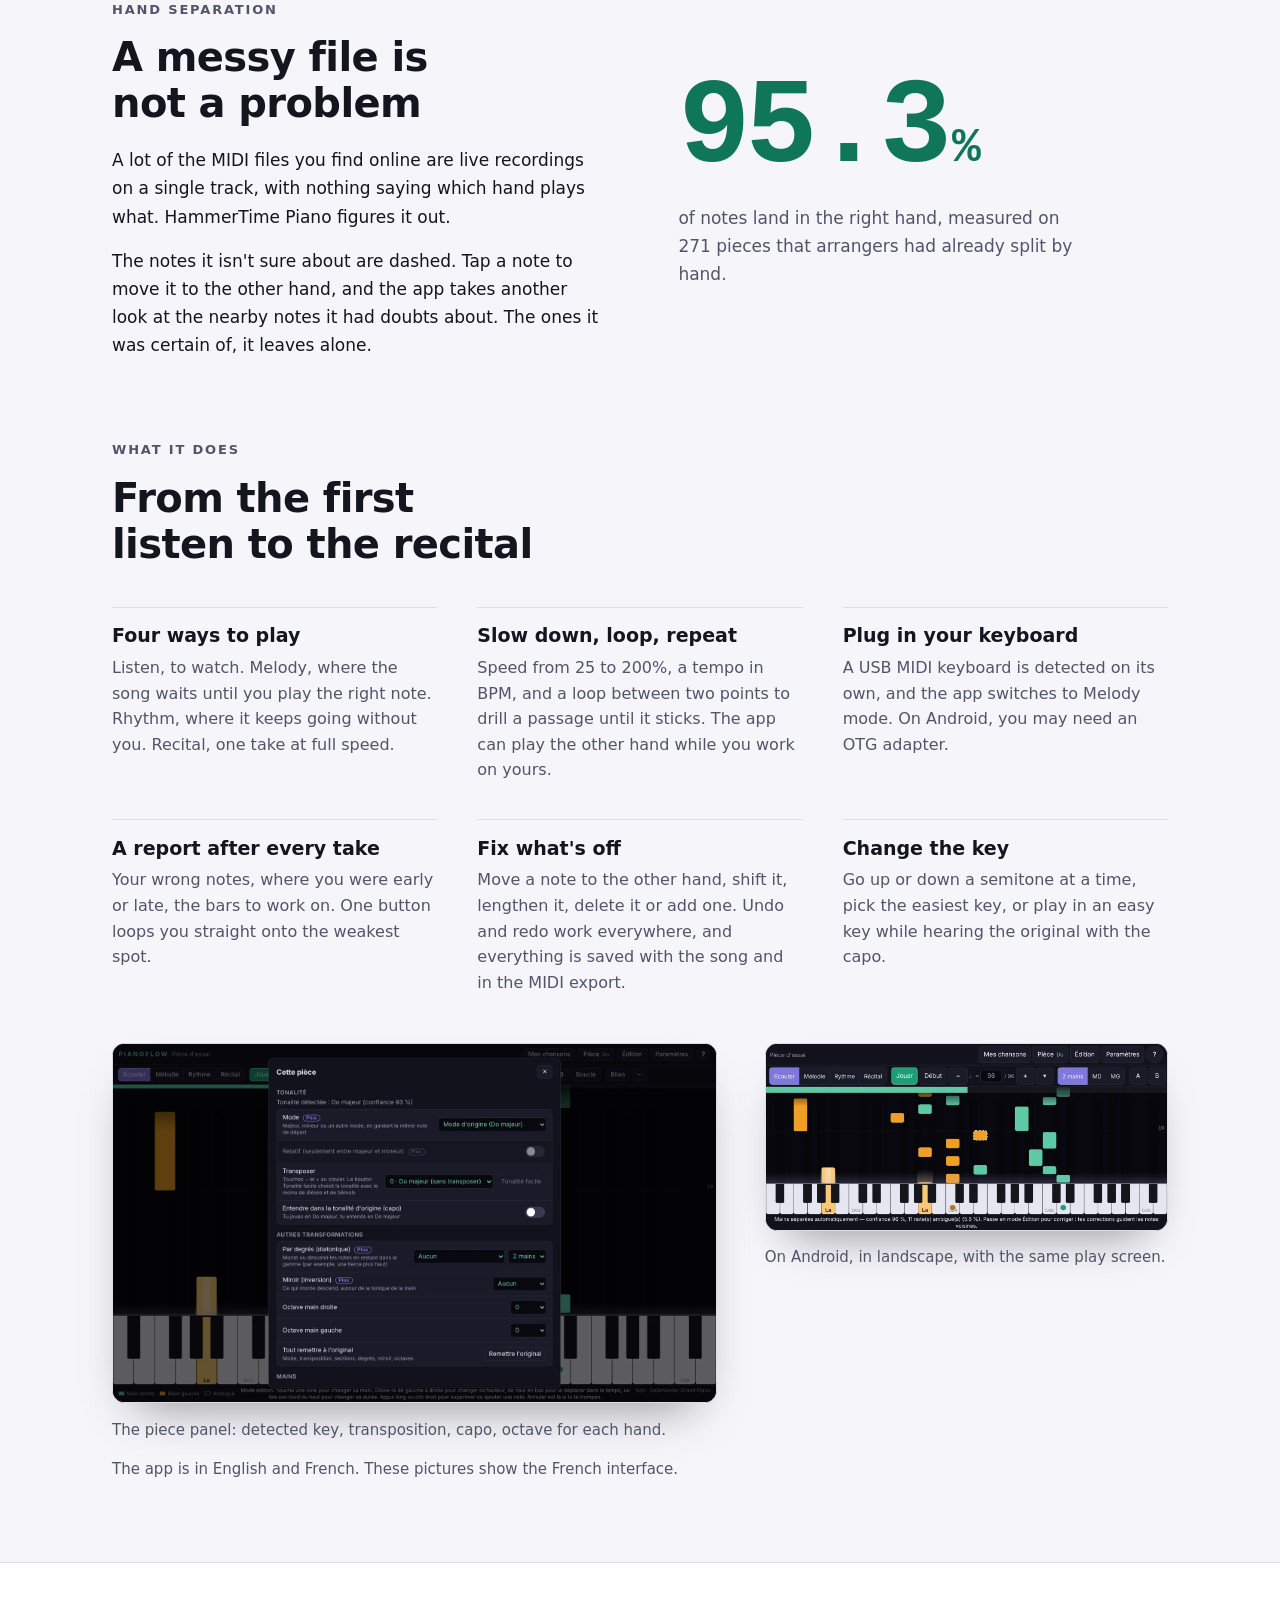
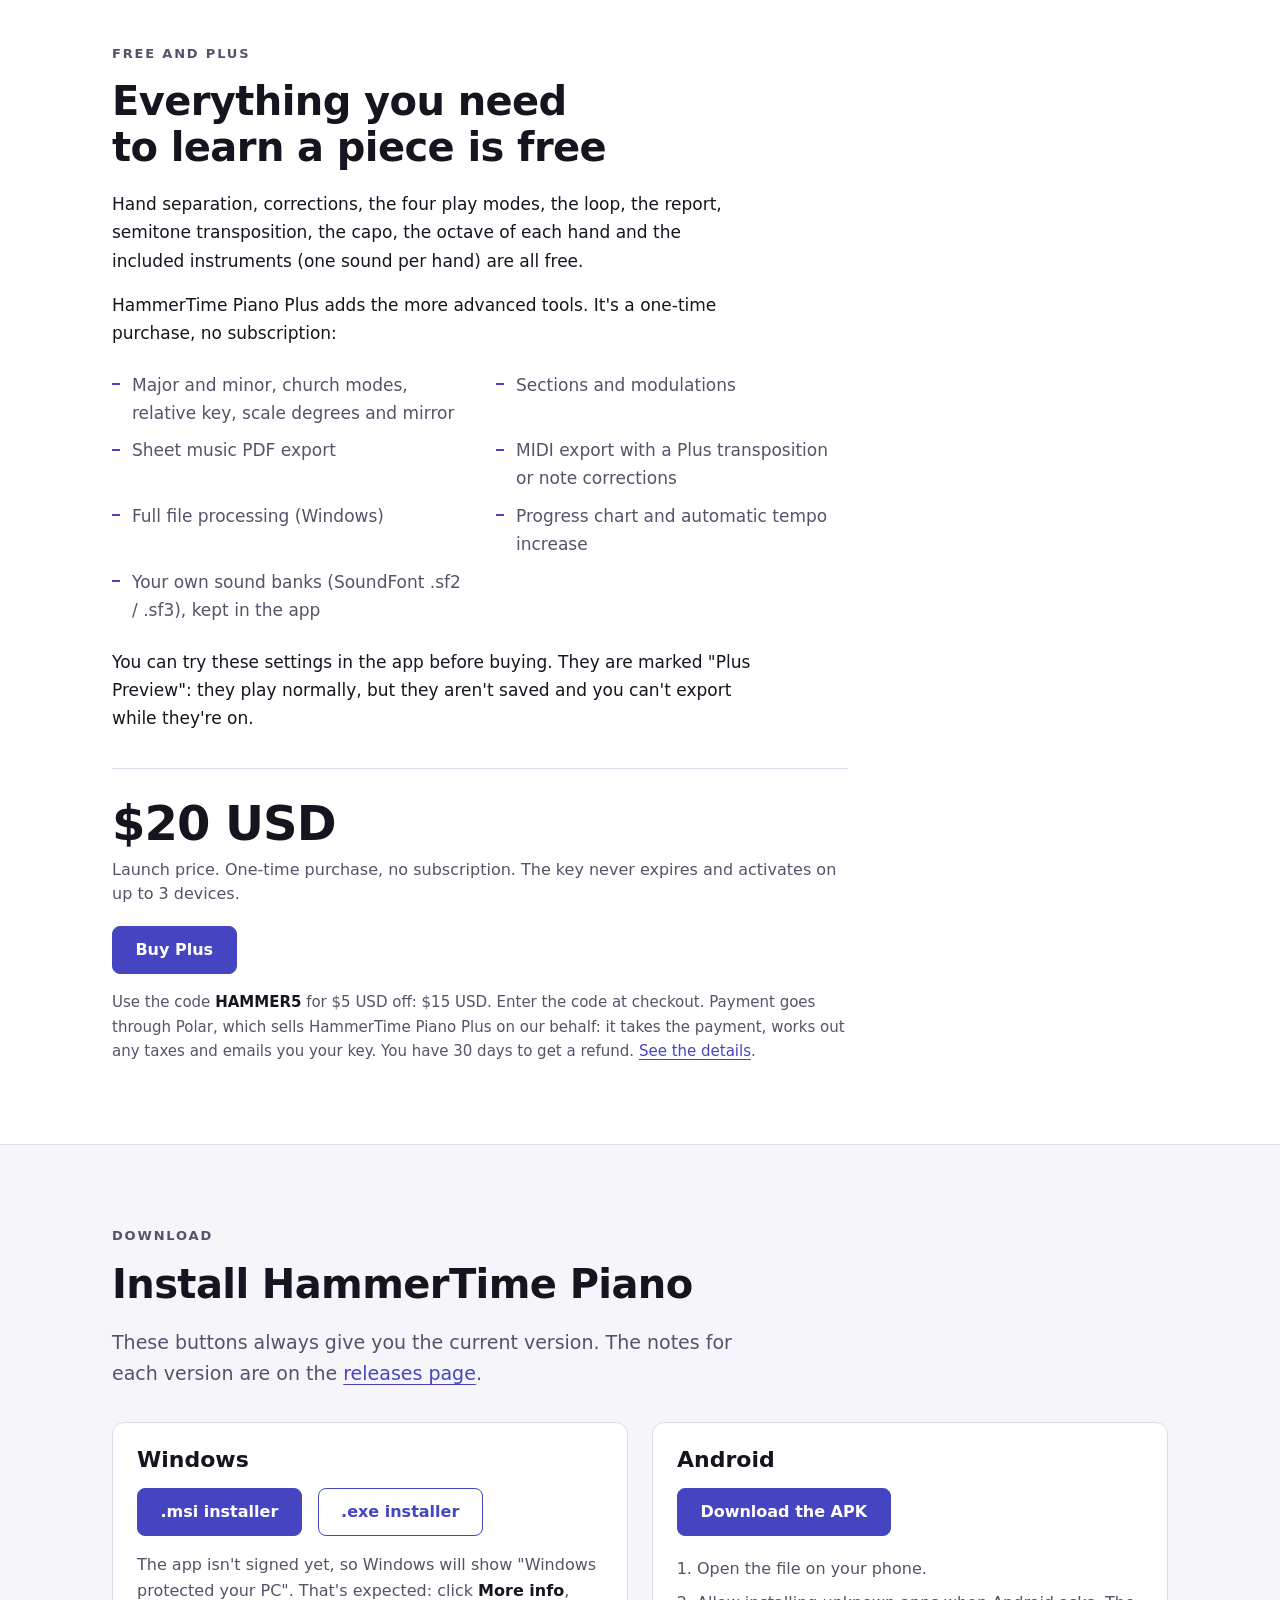
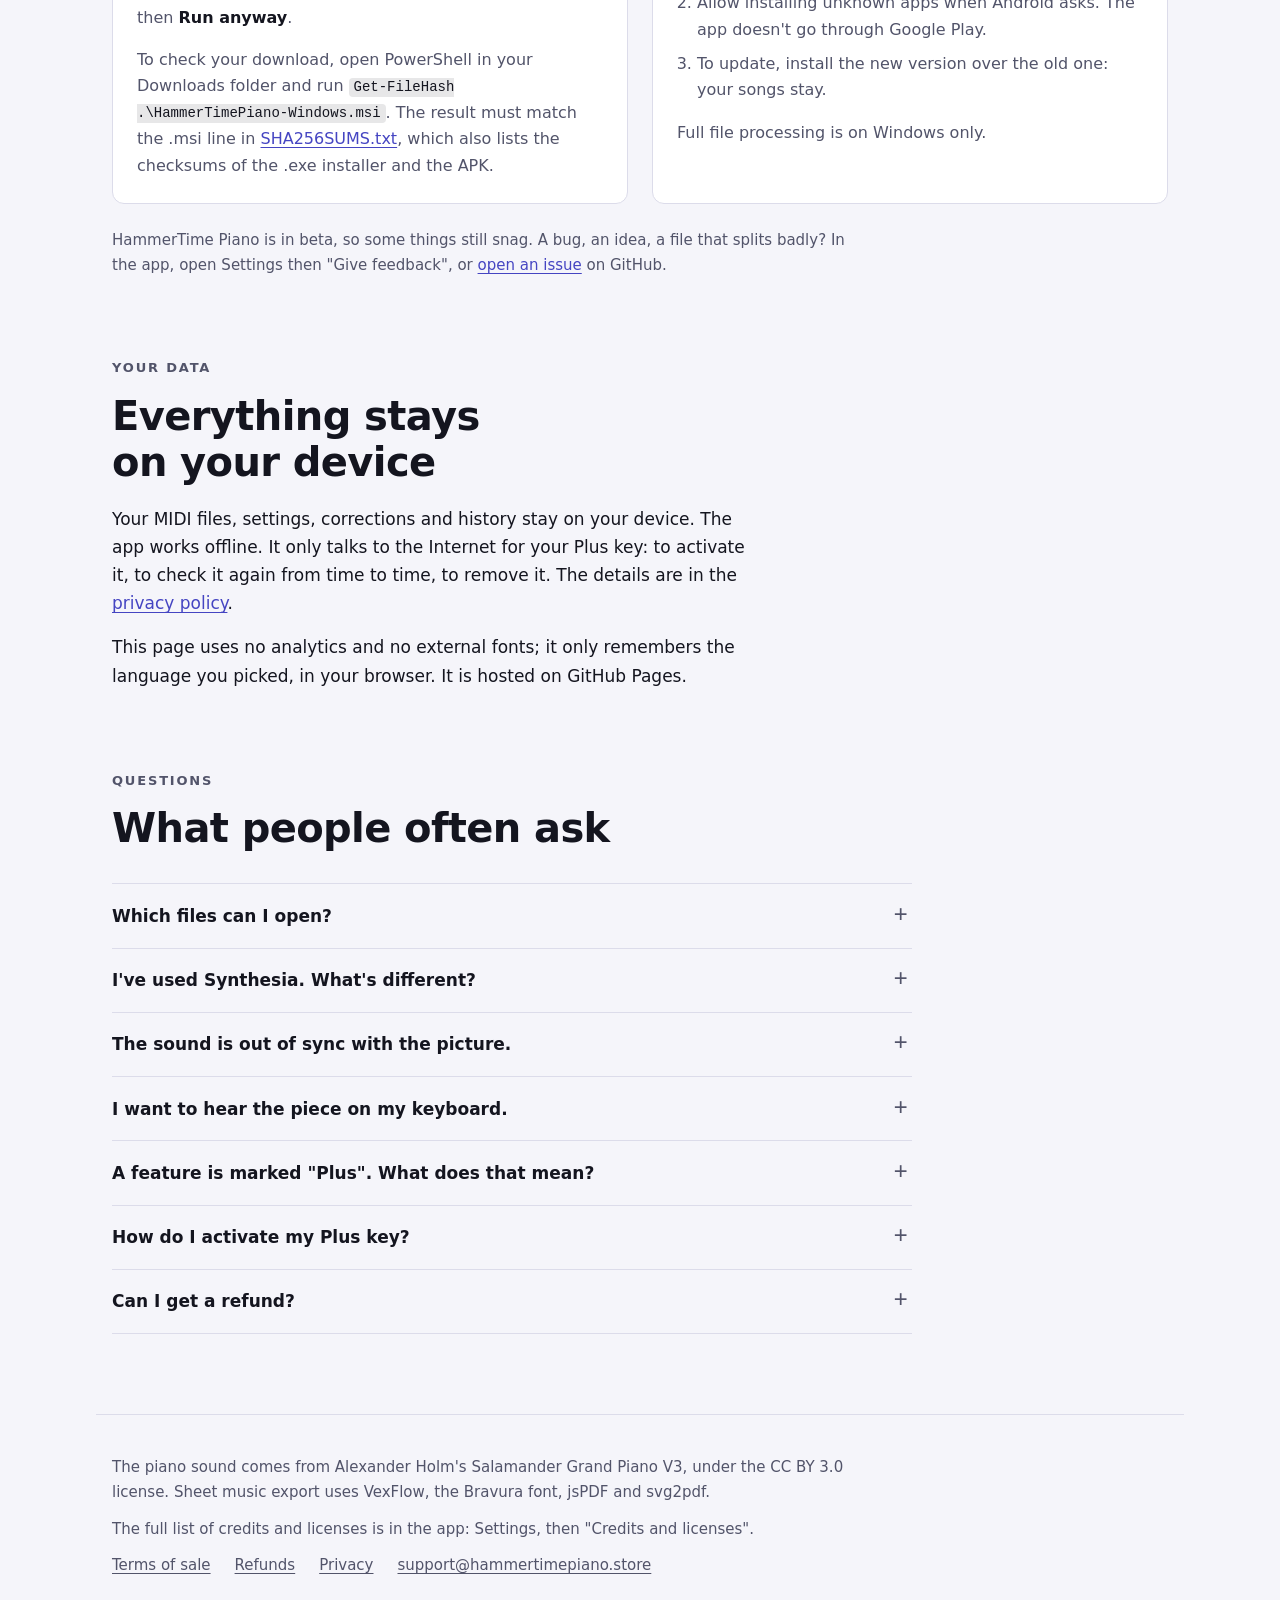
==== commit d175e0ea: "Site : a2093ff" ====
--- a/index.html
+++ b/index.html
@@ -8,9 +8,10 @@
 <meta name="color-scheme" content="dark light">
 <link rel="icon" href="data:image/svg+xml,%3Csvg xmlns='http://www.w3.org/2000/svg' viewBox='0 0 32 32'%3E%3Crect width='32' height='32' rx='6' fill='%230d0e15'/%3E%3Crect x='6' y='7' width='5' height='11' rx='1' fill='%235ccaa2'/%3E%3Crect x='13' y='12' width='5' height='8' rx='1' fill='%23f0a02a'/%3E%3Crect x='20' y='5' width='5' height='9' rx='1' fill='%235ccaa2'/%3E%3Crect x='4' y='22' width='24' height='5' rx='1' fill='%23e6e6ee'/%3E%3C/svg%3E">
 <link rel="stylesheet" href="style.css">
-<link rel="alternate" hreflang="fr" href="https://nordiqc.github.io/pianoflow/">
-<link rel="alternate" hreflang="en" href="https://nordiqc.github.io/pianoflow/en/">
-<link rel="alternate" hreflang="x-default" href="https://nordiqc.github.io/pianoflow/en/">
+<link rel="canonical" href="https://hammertimepiano.store/">
+<link rel="alternate" hreflang="fr" href="https://hammertimepiano.store/">
+<link rel="alternate" hreflang="en" href="https://hammertimepiano.store/en/">
+<link rel="alternate" hreflang="x-default" href="https://hammertimepiano.store/en/">
 <script>
 /* Comme l'app : un navigateur dont la première langue n'est pas le français va à la page anglaise.
    Un choix fait avec le lien English / Français gagne toujours (gardé dans ce navigateur seulement). */
@@ -142,7 +143,7 @@
     <h2 id="titre-plus">Tout ce qu'il faut pour apprendre une pièce est gratuit</h2>
     <div class="corps">
       <p>La séparation des mains, la correction, les quatre modes de jeu, la boucle, le bilan, la transposition en demi-tons, le capo, l'octave de chaque main et les instruments fournis (un son par main) sont gratuits.</p>
-      <p>HammerTime Piano Plus est en préparation. Rien n'est en vente pour l'instant. Elle ajoutera les outils plus avancés :</p>
+      <p>HammerTime Piano Plus ajoute les outils plus avancés. C'est un achat unique, sans abonnement :</p>
     </div>
     <ul class="liste-plus">
       <li>Majeur et mineur, modes d'église, relatif, degrés et miroir</li>
@@ -154,7 +155,14 @@
       <li>Tes propres banques de sons (SoundFont .sf2 / .sf3), gardées dans l'app</li>
     </ul>
     <div class="corps apres-liste">
-      <p>Dans l'app, tu peux déjà essayer ces réglages. Ils portent la mention « Aperçu Plus » : ils jouent normalement, mais ils ne sont pas gardés et tu ne peux pas exporter tant qu'ils sont actifs.</p>
+      <p>Tu peux essayer ces réglages dans l'app avant d'acheter. Ils portent la mention « Aperçu Plus » : ils jouent normalement, mais ils ne sont pas gardés et tu ne peux pas exporter tant qu'ils sont actifs.</p>
+    </div>
+    <div class="achat">
+      <p class="prix">20 $ US<small>Prix de lancement. Achat unique, sans abonnement. La clé n'expire pas et s'active sur 3 appareils.</small></p>
+      <div class="actions">
+        <a class="bouton principal" href="https://buy.polar.sh/polar_cl_ZBczkOJ6EzDA2q0R0JvvJ8ZvNy0fC6H6GThPB06Cyfj">Acheter Plus</a>
+      </div>
+      <p class="note-achat">Avec le code <strong>HAMMER5</strong>, tu as 5 $ US de rabais : 15 $ US. Tu entres le code à la caisse. Le paiement passe par Polar, qui vend HammerTime Piano Plus pour nous : c'est lui qui encaisse, calcule les taxes s'il y en a et t'envoie ta clé par courriel. Tu as 30 jours pour te faire rembourser. <a href="legal/#remboursement">Voir les détails</a>.</p>
     </div>
   </div>
 </section>
@@ -194,7 +202,8 @@
   <p class="etiquette">Tes données</p>
   <h2 id="titre-conf">Tout reste sur ton appareil</h2>
   <div class="corps">
-    <p>Tes fichiers MIDI, tes réglages, tes corrections et ton historique restent sur ton appareil. L'app n'a pas besoin de connexion et n'envoie rien. Cette page n'utilise ni statistiques ni police externe ; elle se souvient seulement de la langue que tu as choisie, dans ton navigateur. Elle est hébergée par GitHub Pages.</p>
+    <p>Tes fichiers MIDI, tes réglages, tes corrections et ton historique restent sur ton appareil. L'app marche sans connexion. Elle ne parle à Internet que pour ta clé Plus : l'activer, la revérifier de temps en temps, la retirer. Les détails sont dans la <a href="legal/#confidentialite">politique de confidentialité</a>.</p>
+    <p>Cette page n'utilise ni statistiques ni police externe ; elle se souvient seulement de la langue que tu as choisie, dans ton navigateur. Elle est hébergée par GitHub Pages.</p>
   </div>
 </section>
 
@@ -220,7 +229,15 @@
     </details>
     <details>
       <summary>Une fonction porte la mention « Plus ». Qu'est-ce que ça veut dire ?</summary>
-      <p>HammerTime Piano Plus est une version payante en préparation, pas encore en vente. Tu peux essayer ses réglages en aperçu, mais ils ne sont pas gardés avec la chanson et l'export reste bloqué tant qu'ils sont actifs.</p>
+      <p>Elle fait partie de HammerTime Piano Plus, l'achat unique à 20 $ US. Tu peux l'essayer en aperçu, mais les réglages ne sont pas gardés avec la chanson et l'export reste bloqué tant qu'ils sont actifs. Pour les débloquer, <a href="#plus">achète Plus</a>.</p>
+    </details>
+    <details>
+      <summary>Comment j'active ma clé Plus ?</summary>
+      <p>Après le paiement, Polar t'envoie ta clé par courriel. Elle commence par HAMMERTIME-. Colle-la dans la case de l'écran Plus de l'app. L'activation demande une connexion. Ensuite, ta clé marche aussi hors ligne ; l'app la revérifie de temps en temps quand elle est en ligne. La clé s'active sur 3 appareils au plus : pour libérer une place, utilise le bouton « Retirer » sur l'appareil que tu quittes.</p>
+    </details>
+    <details>
+      <summary>Puis-je me faire rembourser ?</summary>
+      <p>Oui, pendant 30 jours après ton achat, sans avoir à te justifier. Écris à <a href="mailto:support@hammertimepiano.store">support@hammertimepiano.store</a> avec le courriel de ton achat. Tous les détails sont dans la <a href="legal/#remboursement">politique de remboursement</a>.</p>
     </details>
   </div>
 </section>
@@ -229,6 +246,7 @@
 <footer class="page">
   <p>Le son du piano vient du Salamander Grand Piano V3 d'Alexander Holm, sous licence CC BY 3.0. L'export de partition utilise VexFlow, la police Bravura, jsPDF et svg2pdf.</p>
   <p>La liste complète des crédits et des licences se lit dans l'app : Paramètres, puis « Crédits et licences ».</p>
+  <p class="liens-pied"><a href="legal/#conditions">Conditions de vente</a><a href="legal/#remboursement">Remboursement</a><a href="legal/#confidentialite">Confidentialité</a><a href="mailto:support@hammertimepiano.store">support@hammertimepiano.store</a></p>
 </footer>
 
 <script>
--- a/style.css
+++ b/style.css
@@ -113,6 +113,14 @@
 
 .plateforme code { font: .875em/1.4 var(--police-chiffres); padding: .1em .35em; border-radius: .25rem; background: color-mix(in srgb, var(--texte) 10%, transparent); color: var(--texte); overflow-wrap: anywhere; }
 
+/* Acheter Plus */
+.achat { margin-top: 2.25rem; padding-top: 1.75rem; border-top: 1px solid var(--trait); max-width: 46rem; }
+.prix { font: 640 clamp(2rem, 6vw, 3rem)/1.1 var(--police-titre); letter-spacing: -.02em; }
+.prix small { display: block; margin-top: .5rem; font: 400 1rem/1.5 var(--police); letter-spacing: 0; color: var(--texte-doux); }
+.achat .actions { margin-top: 1.25rem; }
+.note-achat { margin-top: 1rem; font-size: .9375rem; color: var(--texte-doux); }
+.note-achat strong { color: var(--texte); font-weight: 600; }
+
 /* Questions */
 details { border-top: 1px solid var(--trait); }
 details:last-of-type { border-bottom: 1px solid var(--trait); }
@@ -125,6 +133,18 @@
 
 footer { border-top: 1px solid var(--trait); padding-block: 2.5rem 3rem; color: var(--texte-doux); font-size: .9375rem; display: grid; gap: .75rem; }
 footer p { max-width: 46rem; }
+.liens-pied { display: flex; flex-wrap: wrap; gap: .25rem 1.5rem; }
+.liens-pied a { color: var(--texte-doux); }
+.liens-pied a:hover { color: var(--texte); }
+
+/* Pages légales (conditions, remboursement, confidentialité) */
+.legal-tete { padding-block: clamp(1.5rem, 4vw, 3rem) clamp(1.5rem, 4vw, 2.5rem); }
+.legal-tete h1 { font-size: clamp(1.9rem, 5vw, 3rem); max-width: 22ch; }
+.maj { margin-top: 1rem; color: var(--texte-doux); font-size: .9375rem; }
+.legal h3 { margin-top: 2rem; margin-bottom: .5rem; font-size: 1.125rem; }
+.legal .corps h3:first-child { margin-top: 0; }
+.legal .corps p + p { margin-top: .85rem; }
+.legal section { scroll-margin-top: 1rem; }
 
 @media (max-width: 52rem) {
   .deux-colonnes, .apercus, .telechargements { grid-template-columns: minmax(0, 1fr); }
